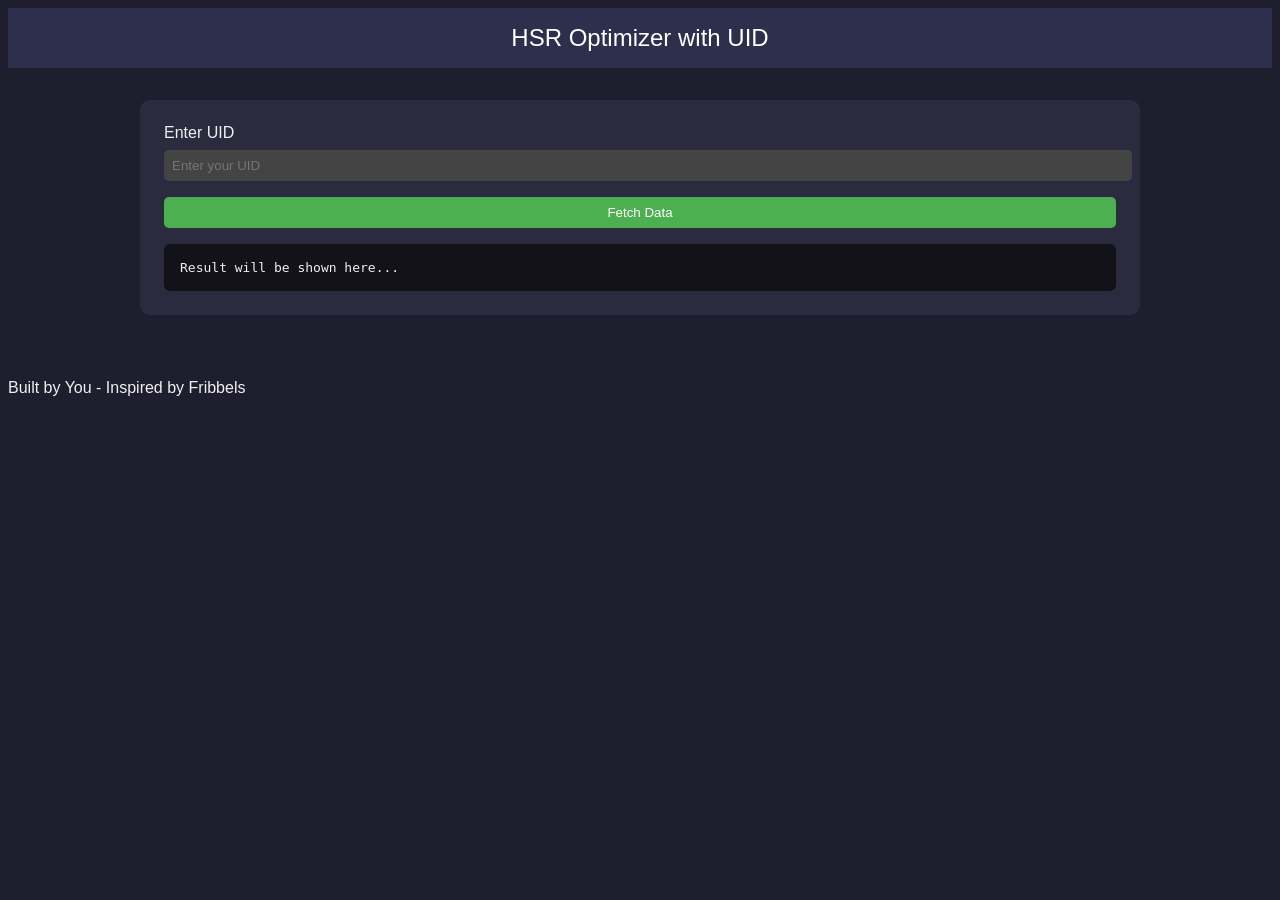
==== index.html @ e78d445d "index.html" ====
<!DOCTYPE html>
<html lang="en">
<head>
  <meta charset="UTF-8">
  <meta name="viewport" content="width=device-width, initial-scale=1.0">
  <title>HSR Optimizer with UID</title>
  <style>
    body { background-color: #1e1e2f; color: #f0f0f0; font-family: Arial, sans-serif; }
    header { background: #2e2e4d; padding: 1rem; text-align: center; font-size: 1.5rem; color: white; }
    main { padding: 2rem; max-width: 1000px; margin: auto; }
    .section { background: #2b2b40; padding: 1.5rem; border-radius: 10px; margin-bottom: 2rem; }
    label { display: block; margin-bottom: 0.5rem; }
    input, button { width: 100%; padding: 0.5rem; margin-bottom: 1rem; border-radius: 5px; background: #444; color: white; border: none; }
    button { background-color: #4caf50; cursor: pointer; }
    .output { background: #121218; padding: 1rem; border-radius: 6px; font-family: monospace; }
  </style>
</head>
<body>

<header>HSR Optimizer with UID</header>

<main>
  <div class="section">
    <label for="uid">Enter UID</label>
    <input type="text" id="uid" placeholder="Enter your UID">

    <button onclick="fetchData()">Fetch Data</button>

    <div id="result" class="output">
      Result will be shown here...
    </div>
  </div>
</main>

<footer>
  Built by You - Inspired by Fribbels
</footer>

<script>
  async function fetchData() {
    const uid = document.getElementById('uid').value;
    if (!uid) {
      document.getElementById('result').innerText = "Please enter a valid UID.";
      return;
    }

    try {
      // Replace this URL with your backend API URL (proxy)
      const apiUrl = `https://your-proxy-server.com/api/fetchData?uid=${uid}`;

      const response = await fetch(apiUrl);
      const data = await response.json();

      if (data && data.success) {
        const character = data.character;
        const atk = character.attack;
        const critRate = character.critRate;
        const critDmg = character.critDmg;
        
        // Calculate Expected Damage
        const multiplier = 2.5; // Example skill multiplier
        const critFactor = (1 + (critRate / 100) * (critDmg / 100));
        const expectedDamage = atk * multiplier * critFactor;

        document.getElementById('result').innerText = `
          Character: ${character.name}
          ATK: ${atk}
          Crit Rate: ${critRate}%
          Crit DMG: ${critDmg}%
          Expected Damage: ${expectedDamage.toFixed(2)}
        `;
      } else {
        document.getElementById('result').innerText = "Failed to fetch data. Check UID.";
      }
    } catch (error) {
      document.getElementById('result').innerText = "Error fetching data.";
    }
  }
</script>

</body>
</html>
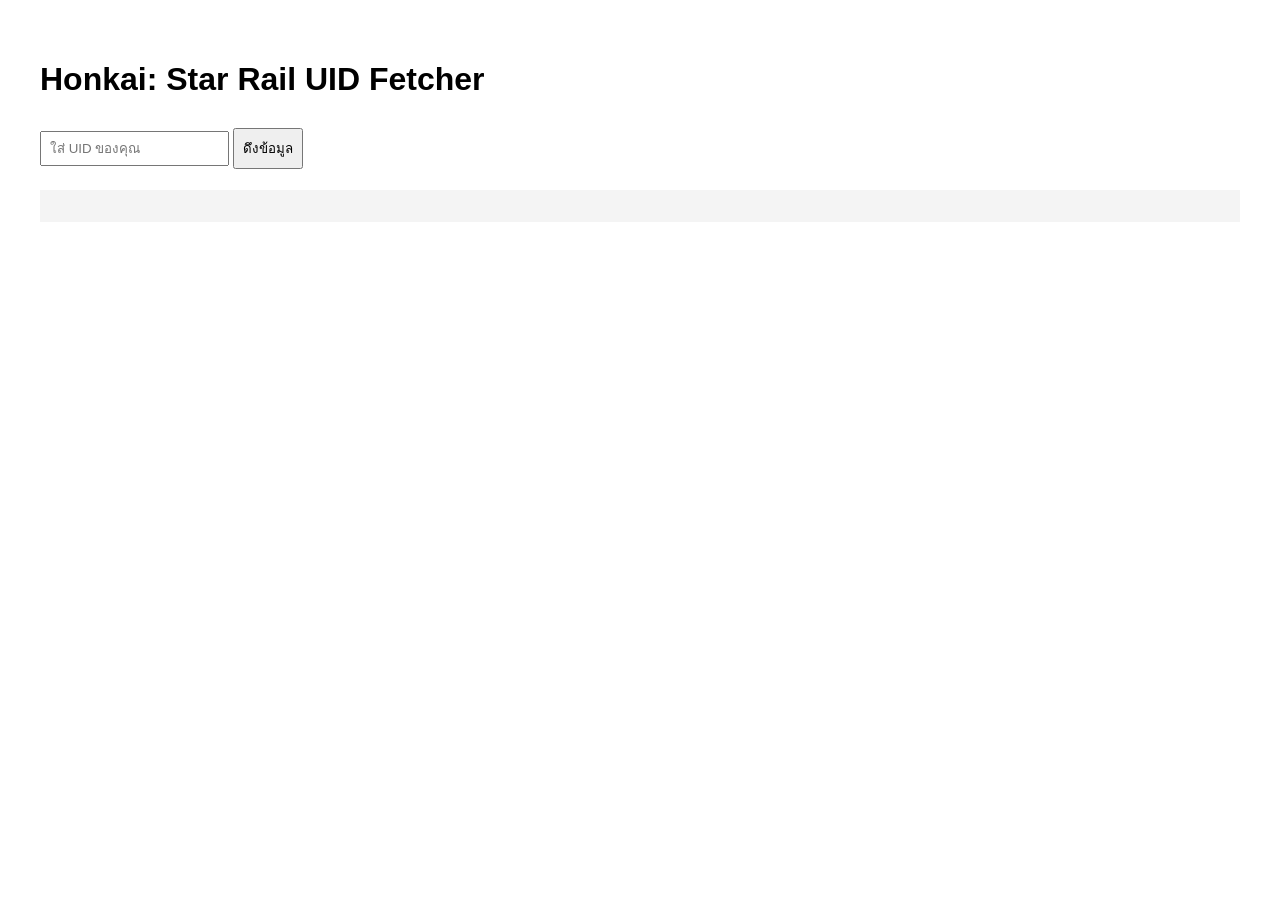
==== commit afb5d658: "index.html" ====
--- a/index.html
+++ b/index.html
@@ -1,82 +1,47 @@
 <!DOCTYPE html>
 <html lang="en">
 <head>
-  <meta charset="UTF-8">
-  <meta name="viewport" content="width=device-width, initial-scale=1.0">
-  <title>HSR Optimizer with UID</title>
+  <meta charset="UTF-8" />
+  <meta name="viewport" content="width=device-width, initial-scale=1.0" />
+  <title>HSR UID Fetcher</title>
   <style>
-    body { background-color: #1e1e2f; color: #f0f0f0; font-family: Arial, sans-serif; }
-    header { background: #2e2e4d; padding: 1rem; text-align: center; font-size: 1.5rem; color: white; }
-    main { padding: 2rem; max-width: 1000px; margin: auto; }
-    .section { background: #2b2b40; padding: 1.5rem; border-radius: 10px; margin-bottom: 2rem; }
-    label { display: block; margin-bottom: 0.5rem; }
-    input, button { width: 100%; padding: 0.5rem; margin-bottom: 1rem; border-radius: 5px; background: #444; color: white; border: none; }
-    button { background-color: #4caf50; cursor: pointer; }
-    .output { background: #121218; padding: 1rem; border-radius: 6px; font-family: monospace; }
+    body { font-family: Arial, sans-serif; padding: 2rem; }
+    input, button { padding: 0.5rem; margin: 0.5rem 0; }
+    pre { background: #f4f4f4; padding: 1rem; overflow-x: auto; }
   </style>
 </head>
 <body>
+  <h1>Honkai: Star Rail UID Fetcher</h1>
+  <input type="text" id="uid-input" placeholder="ใส่ UID ของคุณ" />
+  <button id="fetch-button">ดึงข้อมูล</button>
+  <pre id="result"></pre>
 
-<header>HSR Optimizer with UID</header>
+  <script>
+    const uidInput = document.getElementById("uid-input");
+    const fetchButton = document.getElementById("fetch-button");
+    const resultContainer = document.getElementById("result");
 
-<main>
-  <div class="section">
-    <label for="uid">Enter UID</label>
-    <input type="text" id="uid" placeholder="Enter your UID">
+    fetchButton.addEventListener("click", async () => {
+      const uid = uidInput.value.trim();
+      if (!uid) {
+        resultContainer.innerText = "กรุณาใส่ UID";
+        return;
+      }
 
-    <button onclick="fetchData()">Fetch Data</button>
+      resultContainer.innerText = "กำลังโหลดข้อมูล...";
 
-    <div id="result" class="output">
-      Result will be shown here...
-    </div>
-  </div>
-</main>
+      try {
+        const response = await fetch(`https://enka.network/api/hsr/u/${uid}`);
+        if (!response.ok) {
+          throw new Error("ไม่สามารถดึงข้อมูลได้");
+        }
 
-<footer>
-  Built by You - Inspired by Fribbels
-</footer>
-
-<script>
-  async function fetchData() {
-    const uid = document.getElementById('uid').value;
-    if (!uid) {
-      document.getElementById('result').innerText = "Please enter a valid UID.";
-      return;
-    }
-
-    try {
-      // Replace this URL with your backend API URL (proxy)
-      const apiUrl = `https://your-proxy-server.com/api/fetchData?uid=${uid}`;
-
-      const response = await fetch(apiUrl);
-      const data = await response.json();
-
-      if (data && data.success) {
-        const character = data.character;
-        const atk = character.attack;
-        const critRate = character.critRate;
-        const critDmg = character.critDmg;
-        
-        // Calculate Expected Damage
-        const multiplier = 2.5; // Example skill multiplier
-        const critFactor = (1 + (critRate / 100) * (critDmg / 100));
-        const expectedDamage = atk * multiplier * critFactor;
-
-        document.getElementById('result').innerText = `
-          Character: ${character.name}
-          ATK: ${atk}
-          Crit Rate: ${critRate}%
-          Crit DMG: ${critDmg}%
-          Expected Damage: ${expectedDamage.toFixed(2)}
-        `;
-      } else {
-        document.getElementById('result').innerText = "Failed to fetch data. Check UID.";
+        const data = await response.json();
+        resultContainer.innerText = JSON.stringify(data, null, 2);
+      } catch (err) {
+        resultContainer.innerText = `เกิดข้อผิดพลาด: ${err.message}`;
       }
-    } catch (error) {
-      document.getElementById('result').innerText = "Error fetching data.";
-    }
-  }
-</script>
-
+    });
+  </script>
 </body>
 </html>
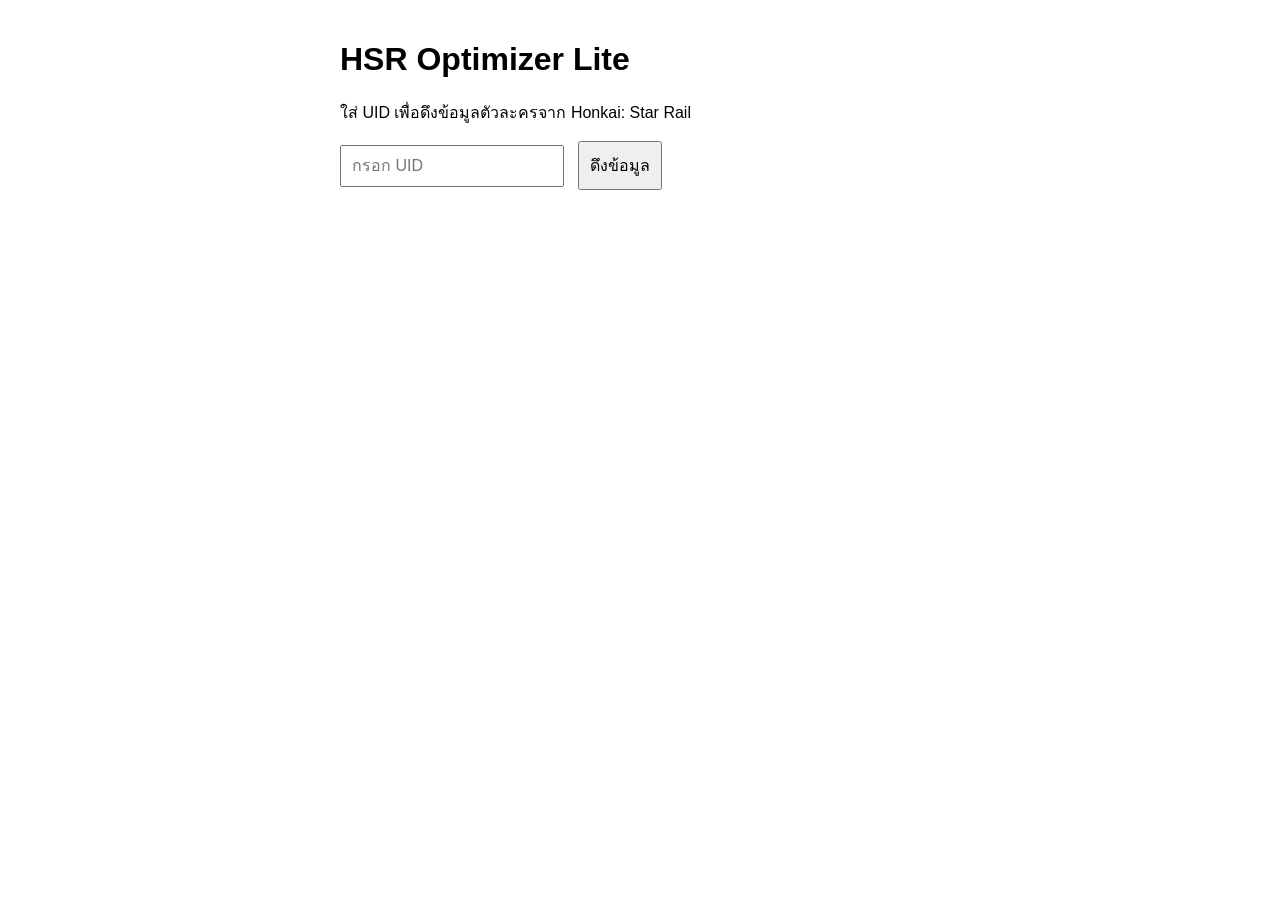
==== commit 69e03475: "index.html" ====
--- a/index.html
+++ b/index.html
@@ -1,47 +1,66 @@
 <!DOCTYPE html>
 <html lang="en">
 <head>
-  <meta charset="UTF-8" />
-  <meta name="viewport" content="width=device-width, initial-scale=1.0" />
-  <title>HSR UID Fetcher</title>
+  <meta charset="UTF-8">
+  <meta name="viewport" content="width=device-width, initial-scale=1.0">
+  <title>HSR Optimizer Lite</title>
   <style>
-    body { font-family: Arial, sans-serif; padding: 2rem; }
-    input, button { padding: 0.5rem; margin: 0.5rem 0; }
-    pre { background: #f4f4f4; padding: 1rem; overflow-x: auto; }
+    body {
+      font-family: sans-serif;
+      padding: 20px;
+      max-width: 600px;
+      margin: auto;
+    }
+    input, button {
+      padding: 10px;
+      font-size: 1rem;
+      margin-right: 10px;
+    }
+    .char-list {
+      margin-top: 20px;
+    }
+    .char {
+      padding: 10px;
+      border: 1px solid #ccc;
+      margin-bottom: 10px;
+    }
   </style>
 </head>
 <body>
-  <h1>Honkai: Star Rail UID Fetcher</h1>
-  <input type="text" id="uid-input" placeholder="ใส่ UID ของคุณ" />
-  <button id="fetch-button">ดึงข้อมูล</button>
-  <pre id="result"></pre>
+  <h1>HSR Optimizer Lite</h1>
+  <p>ใส่ UID เพื่อดึงข้อมูลตัวละครจาก Honkai: Star Rail</p>
+  <input type="text" id="uid" placeholder="กรอก UID">
+  <button onclick="fetchData()">ดึงข้อมูล</button>
+
+  <div class="char-list" id="charList"></div>
 
   <script>
-    const uidInput = document.getElementById("uid-input");
-    const fetchButton = document.getElementById("fetch-button");
-    const resultContainer = document.getElementById("result");
-
-    fetchButton.addEventListener("click", async () => {
-      const uid = uidInput.value.trim();
-      if (!uid) {
-        resultContainer.innerText = "กรุณาใส่ UID";
-        return;
-      }
-
-      resultContainer.innerText = "กำลังโหลดข้อมูล...";
+    async function fetchData() {
+      const uid = document.getElementById("uid").value;
+      const charList = document.getElementById("charList");
+      charList.innerHTML = "กำลังโหลด...";
 
       try {
-        const response = await fetch(`https://enka.network/api/hsr/u/${uid}`);
-        if (!response.ok) {
-          throw new Error("ไม่สามารถดึงข้อมูลได้");
+        const res = await fetch(`https://your-proxy-url.workers.dev/api/${uid}`);
+        const data = await res.json();
+
+        if (!data.characters) {
+          charList.innerHTML = "ไม่พบข้อมูลตัวละคร หรือ UID ไม่ถูกต้อง";
+          return;
         }
 
-        const data = await response.json();
-        resultContainer.innerText = JSON.stringify(data, null, 2);
+        charList.innerHTML = "";
+        Object.values(data.characters).forEach((char) => {
+          const div = document.createElement("div");
+          div.className = "char";
+          div.innerHTML = `<strong>${char.name || "ชื่อไม่ทราบ"}</strong><br>Lv: ${char.level || "??"}`;
+          charList.appendChild(div);
+        });
+
       } catch (err) {
-        resultContainer.innerText = `เกิดข้อผิดพลาด: ${err.message}`;
+        charList.innerHTML = "เกิดข้อผิดพลาด: " + err.message;
       }
-    });
+    }
   </script>
 </body>
 </html>
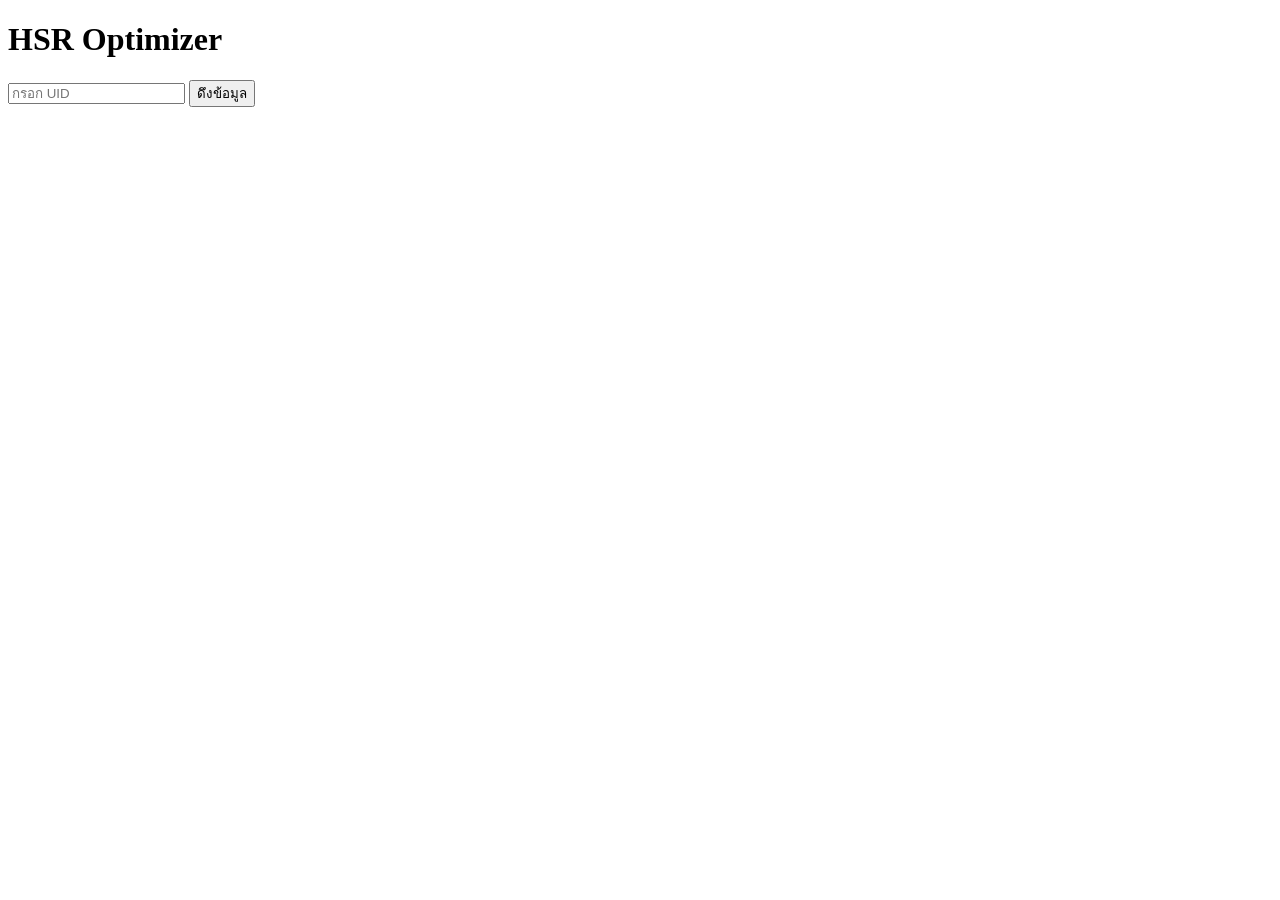
==== commit d7262379: "index.html" ====
--- a/index.html
+++ b/index.html
@@ -1,66 +1,16 @@
 <!DOCTYPE html>
-<html lang="en">
+<html lang="th">
 <head>
   <meta charset="UTF-8">
-  <meta name="viewport" content="width=device-width, initial-scale=1.0">
-  <title>HSR Optimizer Lite</title>
-  <style>
-    body {
-      font-family: sans-serif;
-      padding: 20px;
-      max-width: 600px;
-      margin: auto;
-    }
-    input, button {
-      padding: 10px;
-      font-size: 1rem;
-      margin-right: 10px;
-    }
-    .char-list {
-      margin-top: 20px;
-    }
-    .char {
-      padding: 10px;
-      border: 1px solid #ccc;
-      margin-bottom: 10px;
-    }
-  </style>
+  <title>HSR Optimizer</title>
+  <link rel="stylesheet" href="style.css">
 </head>
 <body>
-  <h1>HSR Optimizer Lite</h1>
-  <p>ใส่ UID เพื่อดึงข้อมูลตัวละครจาก Honkai: Star Rail</p>
+  <h1>HSR Optimizer</h1>
   <input type="text" id="uid" placeholder="กรอก UID">
   <button onclick="fetchData()">ดึงข้อมูล</button>
+  <div id="result"></div>
 
-  <div class="char-list" id="charList"></div>
-
-  <script>
-    async function fetchData() {
-      const uid = document.getElementById("uid").value;
-      const charList = document.getElementById("charList");
-      charList.innerHTML = "กำลังโหลด...";
-
-      try {
-        const res = await fetch(`https://your-proxy-url.workers.dev/api/${uid}`);
-        const data = await res.json();
-
-        if (!data.characters) {
-          charList.innerHTML = "ไม่พบข้อมูลตัวละคร หรือ UID ไม่ถูกต้อง";
-          return;
-        }
-
-        charList.innerHTML = "";
-        Object.values(data.characters).forEach((char) => {
-          const div = document.createElement("div");
-          div.className = "char";
-          div.innerHTML = `<strong>${char.name || "ชื่อไม่ทราบ"}</strong><br>Lv: ${char.level || "??"}`;
-          charList.appendChild(div);
-        });
-
-      } catch (err) {
-        charList.innerHTML = "เกิดข้อผิดพลาด: " + err.message;
-      }
-    }
-  </script>
+  <script src="script.js"></script>
 </body>
 </html>
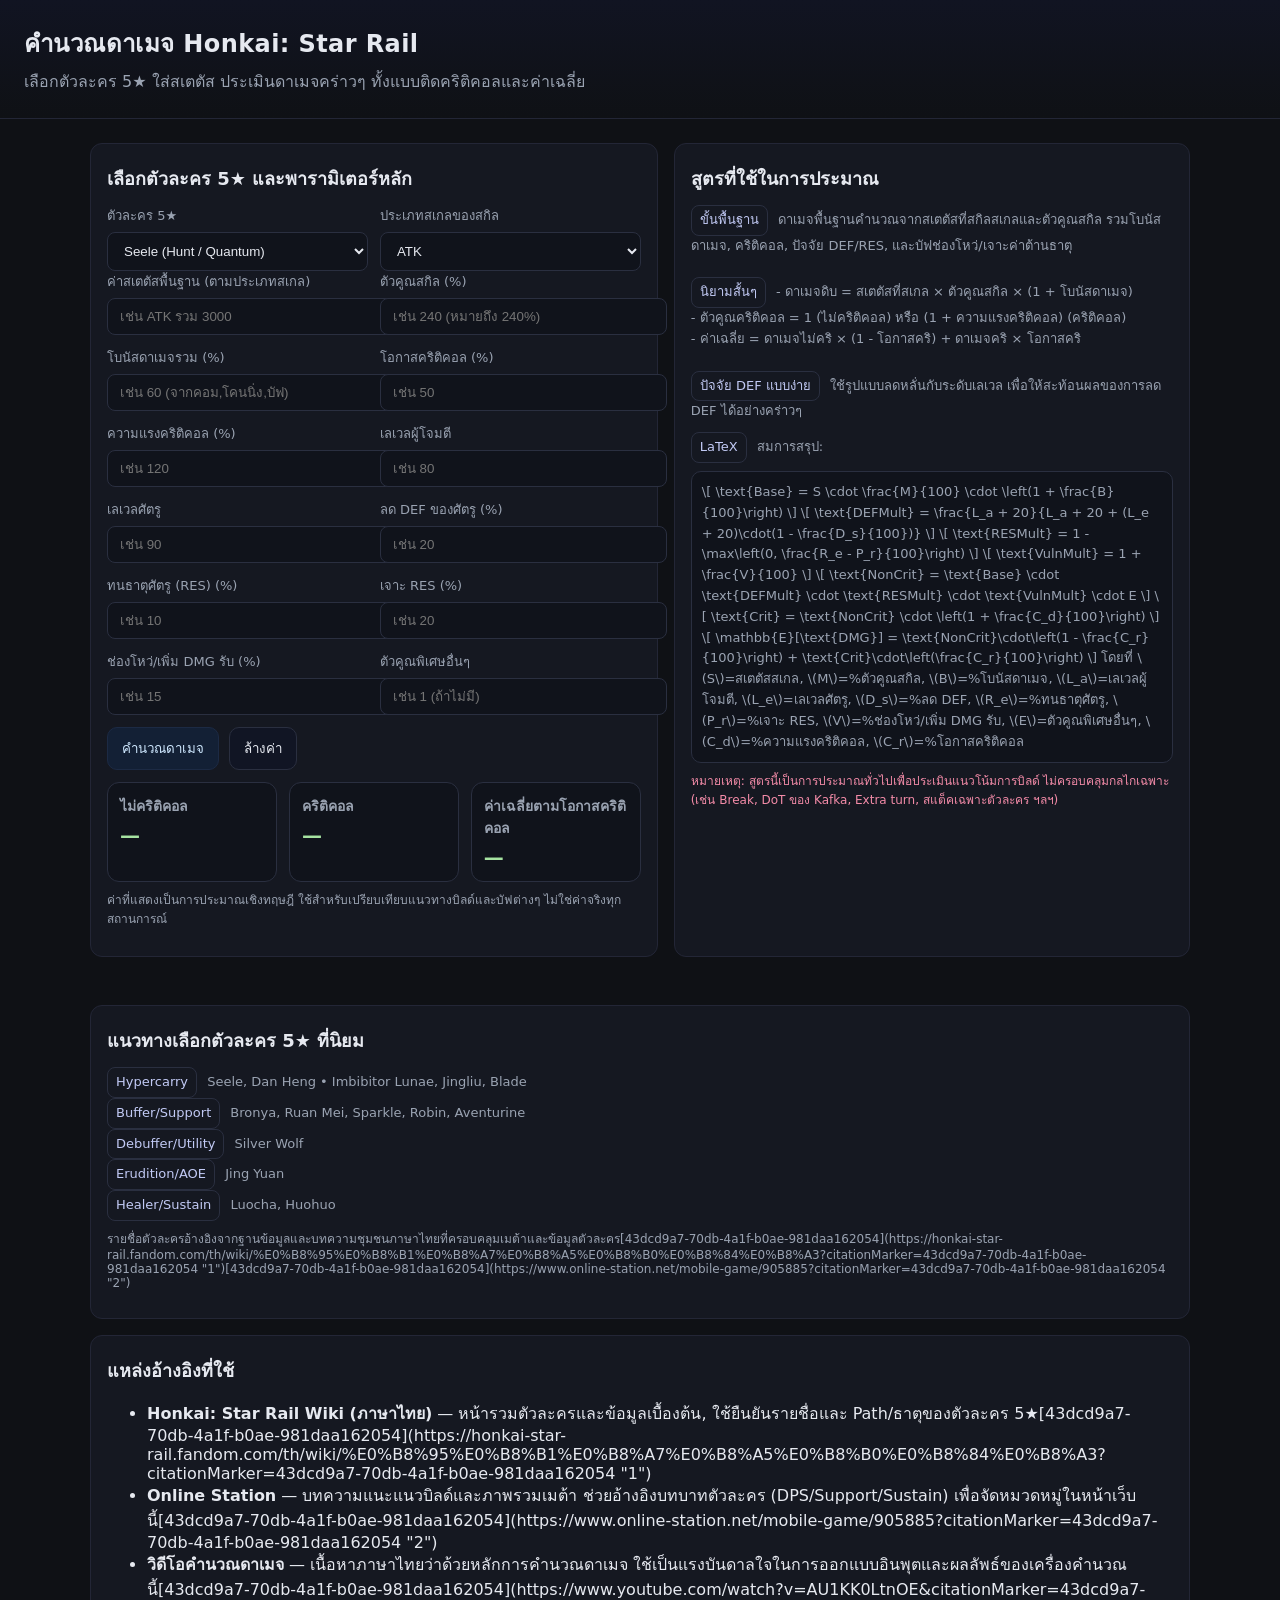
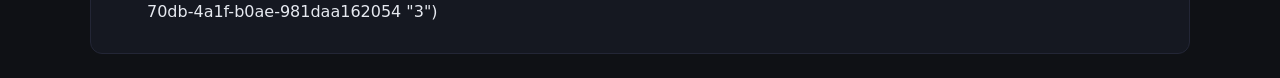
==== commit b44ee9a9: "Update index.html" ====
--- a/index.html
+++ b/index.html
@@ -1,16 +1,310 @@
 <!DOCTYPE html>
 <html lang="th">
 <head>
-  <meta charset="UTF-8">
-  <title>HSR Optimizer</title>
-  <link rel="stylesheet" href="style.css">
+  <meta charset="UTF-8" />
+  <meta name="viewport" content="width=device-width, initial-scale=1" />
+  <title>คำนวณดาเมจ Honkai: Star Rail</title>
+  <style>
+    :root {
+      --bg: #0f1115;
+      --card: #151821;
+      --text: #e6e9f0;
+      --muted: #9aa3b2;
+      --accent: #7cd1f9;
+      --accent2: #a6e3a1;
+      --danger: #f38ba8;
+    }
+    body { background: var(--bg); color: var(--text); font-family: "Inter", system-ui, -apple-system, Segoe UI, Roboto, Arial, sans-serif; margin:0; }
+    header { padding: 24px; border-bottom: 1px solid #232636; background: linear-gradient(180deg, #111422, #0f1115); }
+    header h1 { margin: 0; font-size: 24px; letter-spacing: 0.4px; }
+    header p { margin: 6px 0 0; color: var(--muted); }
+    .container { max-width: 1100px; margin: 0 auto; padding: 24px; display: grid; grid-template-columns: 1.1fr 1fr; gap: 16px; }
+    .card { background: var(--card); border: 1px solid #232636; border-radius: 12px; padding: 16px; }
+    h2 { margin: 4px 0 12px; font-size: 18px; }
+    .grid { display: grid; grid-template-columns: 1fr 1fr; gap: 12px; }
+    label { display: block; font-size: 13px; color: var(--muted); margin-bottom: 6px; }
+    input, select { width: 100%; padding: 10px 12px; border-radius: 8px; border: 1px solid #2a2f40; background: #10131b; color: var(--text); }
+    .row { display: grid; grid-template-columns: 1fr 1fr; gap: 12px; }
+    .actions { display: flex; gap: 10px; margin-top: 12px; }
+    button { padding: 10px 14px; border-radius: 10px; border: 1px solid #2a2f40; background: #111524; color: var(--text); cursor: pointer; }
+    button.primary { background: #132035; border-color: #1c2a44; color: #cfe8ff; }
+    button.primary:hover { background: #172642; }
+    .result { display: grid; grid-template-columns: 1fr 1fr 1fr; gap: 12px; margin-top: 12px; }
+    .pill { background: #10131b; border: 1px solid #2a2f40; border-radius: 12px; padding: 12px; }
+    .pill h3 { margin: 0 0 6px; font-size: 14px; color: var(--muted); }
+    .pill .num { font-size: 20px; color: var(--accent2); font-weight: 600; }
+    .note { font-size: 12px; color: var(--muted); margin-top: 8px; }
+    .tips { font-size: 13px; color: var(--muted); line-height: 1.6; }
+    footer { max-width: 1100px; margin: 0 auto; padding: 24px; }
+    .badge { display:inline-block; padding:4px 8px; border:1px solid #2a2f40; border-radius:8px; margin-right:6px; color:#c2caf5; }
+    .warn { color: var(--danger); }
+    @media (max-width: 900px) {
+      .container { grid-template-columns: 1fr; }
+      .grid, .row, .result { grid-template-columns: 1fr; }
+    }
+  </style>
 </head>
 <body>
-  <h1>HSR Optimizer</h1>
-  <input type="text" id="uid" placeholder="กรอก UID">
-  <button onclick="fetchData()">ดึงข้อมูล</button>
-  <div id="result"></div>
-
-  <script src="script.js"></script>
+  <header>
+    <h1>คำนวณดาเมจ Honkai: Star Rail</h1>
+    <p>เลือกตัวละคร 5★ ใส่สเตตัส ประเมินดาเมจคร่าวๆ ทั้งแบบติดคริติคอลและค่าเฉลี่ย</p>
+  </header>
+
+  <div class="container">
+    <section class="card">
+      <h2>เลือกตัวละคร 5★ และพารามิเตอร์หลัก</h2>
+
+      <div class="row">
+        <div>
+          <label>ตัวละคร 5★</label>
+          <select id="character">
+            <option value="Seele">Seele (Hunt / Quantum)</option>
+            <option value="DanHengIL">Dan Heng • Imbibitor Lunae (Destruction / Imaginary)</option>
+            <option value="Jingliu">Jingliu (Destruction / Ice)</option>
+            <option value="Blade">Blade (Destruction / Wind)</option>
+            <option value="Kafka">Kafka (Nihility / Lightning)</option>
+            <option value="SilverWolf">Silver Wolf (Nihility / Quantum)</option>
+            <option value="Bronya">Bronya (Harmony / Wind)</option>
+            <option value="RuanMei">Ruan Mei (Harmony / Ice)</option>
+            <option value="Sparkle">Sparkle (Harmony / Quantum)</option>
+            <option value="Robin">Robin (Harmony / Physical)</option>
+            <option value="Aventurine">Aventurine (Preservation / Imaginary)</option>
+            <option value="JingYuan">Jing Yuan (Erudition / Lightning)</option>
+            <option value="Topaz">Topaz & Numby (Hunt / Fire)</option>
+            <option value="Clara">Clara (Destruction / Physical)</option>
+            <option value="Huohuo">Huohuo (Abundance / Wind)</option>
+            <option value="Luocha">Luocha (Abundance / Imaginary)</option>
+          </select>
+        </div>
+        <div>
+          <label>ประเภทสเกลของสกิล</label>
+          <select id="scaleType">
+            <option value="ATK">ATK</option>
+            <option value="HP">HP</option>
+            <option value="DEF">DEF</option>
+          </select>
+        </div>
+      </div>
+
+      <div class="grid">
+        <div>
+          <label>ค่าสเตตัสพื้นฐาน (ตามประเภทสเกล)</label>
+          <input id="baseStat" type="number" placeholder="เช่น ATK รวม 3000" />
+        </div>
+        <div>
+          <label>ตัวคูณสกิล (%)</label>
+          <input id="skillPct" type="number" placeholder="เช่น 240 (หมายถึง 240%)" />
+        </div>
+
+        <div>
+          <label>โบนัสดาเมจรวม (%)</label>
+          <input id="dmgBonusPct" type="number" placeholder="เช่น 60 (จากคอม,โคนนิ่ง,บัฟ)" />
+        </div>
+        <div>
+          <label>โอกาสคริติคอล (%)</label>
+          <input id="critRatePct" type="number" placeholder="เช่น 50" />
+        </div>
+
+        <div>
+          <label>ความแรงคริติคอล (%)</label>
+          <input id="critDmgPct" type="number" placeholder="เช่น 120" />
+        </div>
+        <div>
+          <label>เลเวลผู้โจมตี</label>
+          <input id="atkLevel" type="number" placeholder="เช่น 80" />
+        </div>
+
+        <div>
+          <label>เลเวลศัตรู</label>
+          <input id="defLevel" type="number" placeholder="เช่น 90" />
+        </div>
+        <div>
+          <label>ลด DEF ของศัตรู (%)</label>
+          <input id="defShredPct" type="number" placeholder="เช่น 20" />
+        </div>
+
+        <div>
+          <label>ทนธาตุศัตรู (RES) (%)</label>
+          <input id="enemyResPct" type="number" placeholder="เช่น 10" />
+        </div>
+        <div>
+          <label>เจาะ RES (%)</label>
+          <input id="resPenPct" type="number" placeholder="เช่น 20" />
+        </div>
+
+        <div>
+          <label>ช่องโหว่/เพิ่ม DMG รับ (%)</label>
+          <input id="vulnPct" type="number" placeholder="เช่น 15" />
+        </div>
+        <div>
+          <label>ตัวคูณพิเศษอื่นๆ</label>
+          <input id="extraMult" type="number" placeholder="เช่น 1 (ถ้าไม่มี)" step="0.01" />
+        </div>
+      </div>
+
+      <div class="actions">
+        <button class="primary" onclick="calc()">คำนวณดาเมจ</button>
+        <button onclick="resetAll()">ล้างค่า</button>
+      </div>
+
+      <div class="result">
+        <div class="pill">
+          <h3>ไม่คริติคอล</h3>
+          <div class="num" id="nonCrit">—</div>
+        </div>
+        <div class="pill">
+          <h3>คริติคอล</h3>
+          <div class="num" id="crit">—</div>
+        </div>
+        <div class="pill">
+          <h3>ค่าเฉลี่ยตามโอกาสคริติคอล</h3>
+          <div class="num" id="expected">—</div>
+        </div>
+      </div>
+
+      <p class="note">
+        ค่าที่แสดงเป็นการประมาณเชิงทฤษฎี ใช้สำหรับเปรียบเทียบแนวทางบิลด์และบัฟต่างๆ ไม่ใช่ค่าจริงทุกสถานการณ์
+      </p>
+    </section>
+
+    <section class="card">
+      <h2>สูตรที่ใช้ในการประมาณ</h2>
+      <div class="tips">
+        <span class="badge">ขั้นพื้นฐาน</span>
+        ดาเมจพื้นฐานคำนวณจากสเตตัสที่สกิลสเกลและตัวคูณสกิล รวมโบนัสดาเมจ, คริติคอล, ปัจจัย DEF/RES, และบัฟช่องโหว่/เจาะค่าต้านธาตุ
+        <br/><br/>
+        <span class="badge">นิยามสั้นๆ</span>
+        - ดาเมจดิบ = สเตตัสที่สเกล × ตัวคูณสกิล × (1 + โบนัสดาเมจ)<br/>
+        - ตัวคูณคริติคอล = 1 (ไม่คริติคอล) หรือ (1 + ความแรงคริติคอล) (คริติคอล)<br/>
+        - ค่าเฉลี่ย = ดาเมจไม่คริ × (1 - โอกาสคริ) + ดาเมจคริ × โอกาสคริ
+        <br/><br/>
+        <span class="badge">ปัจจัย DEF แบบง่าย</span>
+        ใช้รูปแบบลดหลั่นกับระดับเลเวล เพื่อให้สะท้อนผลของการลด DEF ได้อย่างคร่าวๆ
+      </div>
+      <div class="tips" style="margin-top:10px">
+        <span class="badge">LaTeX</span>
+        สมการสรุป:
+        <div style="background:#10131b;border:1px solid #2a2f40;border-radius:10px;padding:10px;margin-top:8px">
+          \[
+          \text{Base} = S \cdot \frac{M}{100} \cdot \left(1 + \frac{B}{100}\right)
+          \]
+          \[
+          \text{DEFMult} = \frac{L_a + 20}{L_a + 20 + (L_e + 20)\cdot(1 - \frac{D_s}{100})}
+          \]
+          \[
+          \text{RESMult} = 1 - \max\left(0, \frac{R_e - P_r}{100}\right)
+          \]
+          \[
+          \text{VulnMult} = 1 + \frac{V}{100}
+          \]
+          \[
+          \text{NonCrit} = \text{Base} \cdot \text{DEFMult} \cdot \text{RESMult} \cdot \text{VulnMult} \cdot E
+          \]
+          \[
+          \text{Crit} = \text{NonCrit} \cdot \left(1 + \frac{C_d}{100}\right)
+          \]
+          \[
+          \mathbb{E}[\text{DMG}] = \text{NonCrit}\cdot\left(1 - \frac{C_r}{100}\right) + \text{Crit}\cdot\left(\frac{C_r}{100}\right)
+          \]
+          โดยที่ \(S\)=สเตตัสสเกล, \(M\)=%ตัวคูณสกิล, \(B\)=%โบนัสดาเมจ, \(L_a\)=เลเวลผู้โจมตี, \(L_e\)=เลเวลศัตรู, \(D_s\)=%ลด DEF,
+          \(R_e\)=%ทนธาตุศัตรู, \(P_r\)=%เจาะ RES, \(V\)=%ช่องโหว่/เพิ่ม DMG รับ, \(E\)=ตัวคูณพิเศษอื่นๆ, \(C_d\)=%ความแรงคริติคอล, \(C_r\)=%โอกาสคริติคอล
+        </div>
+      </div>
+      <p class="note warn">
+        หมายเหตุ: สูตรนี้เป็นการประมาณทั่วไปเพื่อประเมินแนวโน้มการบิลด์ ไม่ครอบคลุมกลไกเฉพาะ (เช่น Break, DoT ของ Kafka, Extra turn, สแต็คเฉพาะตัวละคร ฯลฯ)
+      </p>
+    </section>
+  </div>
+
+  <footer>
+    <div class="card">
+      <h2>แนวทางเลือกตัวละคร 5★ ที่นิยม</h2>
+      <div class="tips">
+        <span class="badge">Hypercarry</span> Seele, Dan Heng • Imbibitor Lunae, Jingliu, Blade
+        <br/>
+        <span class="badge">Buffer/Support</span> Bronya, Ruan Mei, Sparkle, Robin, Aventurine
+        <br/>
+        <span class="badge">Debuffer/Utility</span> Silver Wolf
+        <br/>
+        <span class="badge">Erudition/AOE</span> Jing Yuan
+        <br/>
+        <span class="badge">Healer/Sustain</span> Luocha, Huohuo
+      </div>
+      <p class="note">
+        รายชื่อตัวละครอ้างอิงจากฐานข้อมูลและบทความชุมชนภาษาไทยที่ครอบคลุมเมต้าและข้อมูลตัวละคร[43dcd9a7-70db-4a1f-b0ae-981daa162054](https://honkai-star-rail.fandom.com/th/wiki/%E0%B8%95%E0%B8%B1%E0%B8%A7%E0%B8%A5%E0%B8%B0%E0%B8%84%E0%B8%A3?citationMarker=43dcd9a7-70db-4a1f-b0ae-981daa162054 "1")[43dcd9a7-70db-4a1f-b0ae-981daa162054](https://www.online-station.net/mobile-game/905885?citationMarker=43dcd9a7-70db-4a1f-b0ae-981daa162054 "2") 
+      </p>
+    </div>
+
+    <div class="card" style="margin-top:16px">
+      <h2>แหล่งอ้างอิงที่ใช้</h2>
+      <ul>
+        <li>
+          <strong>Honkai: Star Rail Wiki (ภาษาไทย)</strong> — หน้ารวมตัวละครและข้อมูลเบื้องต้น, ใช้ยืนยันรายชื่อและ Path/ธาตุของตัวละคร 5★[43dcd9a7-70db-4a1f-b0ae-981daa162054](https://honkai-star-rail.fandom.com/th/wiki/%E0%B8%95%E0%B8%B1%E0%B8%A7%E0%B8%A5%E0%B8%B0%E0%B8%84%E0%B8%A3?citationMarker=43dcd9a7-70db-4a1f-b0ae-981daa162054 "1")
+        </li>
+        <li>
+          <strong>Online Station</strong> — บทความแนะแนวบิลด์และภาพรวมเมต้า ช่วยอ้างอิงบทบาทตัวละคร (DPS/Support/Sustain) เพื่อจัดหมวดหมู่ในหน้าเว็บนี้[43dcd9a7-70db-4a1f-b0ae-981daa162054](https://www.online-station.net/mobile-game/905885?citationMarker=43dcd9a7-70db-4a1f-b0ae-981daa162054 "2")
+        </li>
+        <li>
+          <strong>วิดีโอคำนวณดาเมจ</strong> — เนื้อหาภาษาไทยว่าด้วยหลักการคำนวณดาเมจ ใช้เป็นแรงบันดาลใจในการออกแบบอินพุตและผลลัพธ์ของเครื่องคำนวณนี้[43dcd9a7-70db-4a1f-b0ae-981daa162054](https://www.youtube.com/watch?v=AU1KK0LtnOE&citationMarker=43dcd9a7-70db-4a1f-b0ae-981daa162054 "3")
+        </li>
+      </ul>
+    </div>
+  </footer>
+
+  <script>
+    function val(id) {
+      const v = parseFloat(document.getElementById(id).value);
+      return isNaN(v) ? 0 : v;
+    }
+    function resetAll() {
+      ["baseStat","skillPct","dmgBonusPct","critRatePct","critDmgPct","atkLevel","defLevel","defShredPct","enemyResPct","resPenPct","vulnPct","extraMult"].forEach(id=>{
+        document.getElementById(id).value="";
+      });
+      ["nonCrit","crit","expected"].forEach(id=>{
+        document.getElementById(id).textContent="—";
+      });
+    }
+    function clamp(x, min, max) { return Math.max(min, Math.min(max, x)); }
+    function fmt(n) {
+      if (!isFinite(n) || isNaN(n)) return "—";
+      if (n < 100000) return Math.round(n).toLocaleString();
+      return n.toLocaleString(undefined, { maximumFractionDigits: 0 });
+    }
+    function calc() {
+      const S = val("baseStat");
+      const M = val("skillPct");
+      const B = val("dmgBonusPct");
+      const Cr = clamp(val("critRatePct"), 0, 100);
+      const Cd = val("critDmgPct");
+      const La = val("atkLevel");
+      const Le = val("defLevel");
+      const Ds = clamp(val("defShredPct"), 0, 100); // simple cap
+      const Re = clamp(val("enemyResPct"), -100, 90); // typical res bounds
+      const Pr = clamp(val("resPenPct"), 0, 100);
+      const V  = val("vulnPct");
+      const E  = (val("extraMult") || 1);
+
+      // Base damage before defenses
+      const Base = S * (M/100) * (1 + B/100);
+
+      // DEF multiplier (approximate)
+      const DEFMult = (La + 20) / ( (La + 20) + (Le + 20) * (1 - Ds/100) );
+
+      // RES multiplier (approximate, floor at 0 to avoid healing scenarios)
+      const effectiveRes = Math.max(0, (Re - Pr)/100);
+      const RESMult = 1 - effectiveRes;
+
+      // Vulnerability multiplier
+      const VulnMult = 1 + V/100;
+
+      const NonCrit = Base * DEFMult * RESMult * VulnMult * (E || 1);
+      const Crit = NonCrit * (1 + Cd/100);
+      const Expected = NonCrit * (1 - Cr/100) + Crit * (Cr/100);
+
+      document.getElementById("nonCrit").textContent = fmt(NonCrit);
+      document.getElementById("crit").textContent = fmt(Crit);
+      document.getElementById("expected").textContent = fmt(Expected);
+    }
+  </script>
 </body>
 </html>
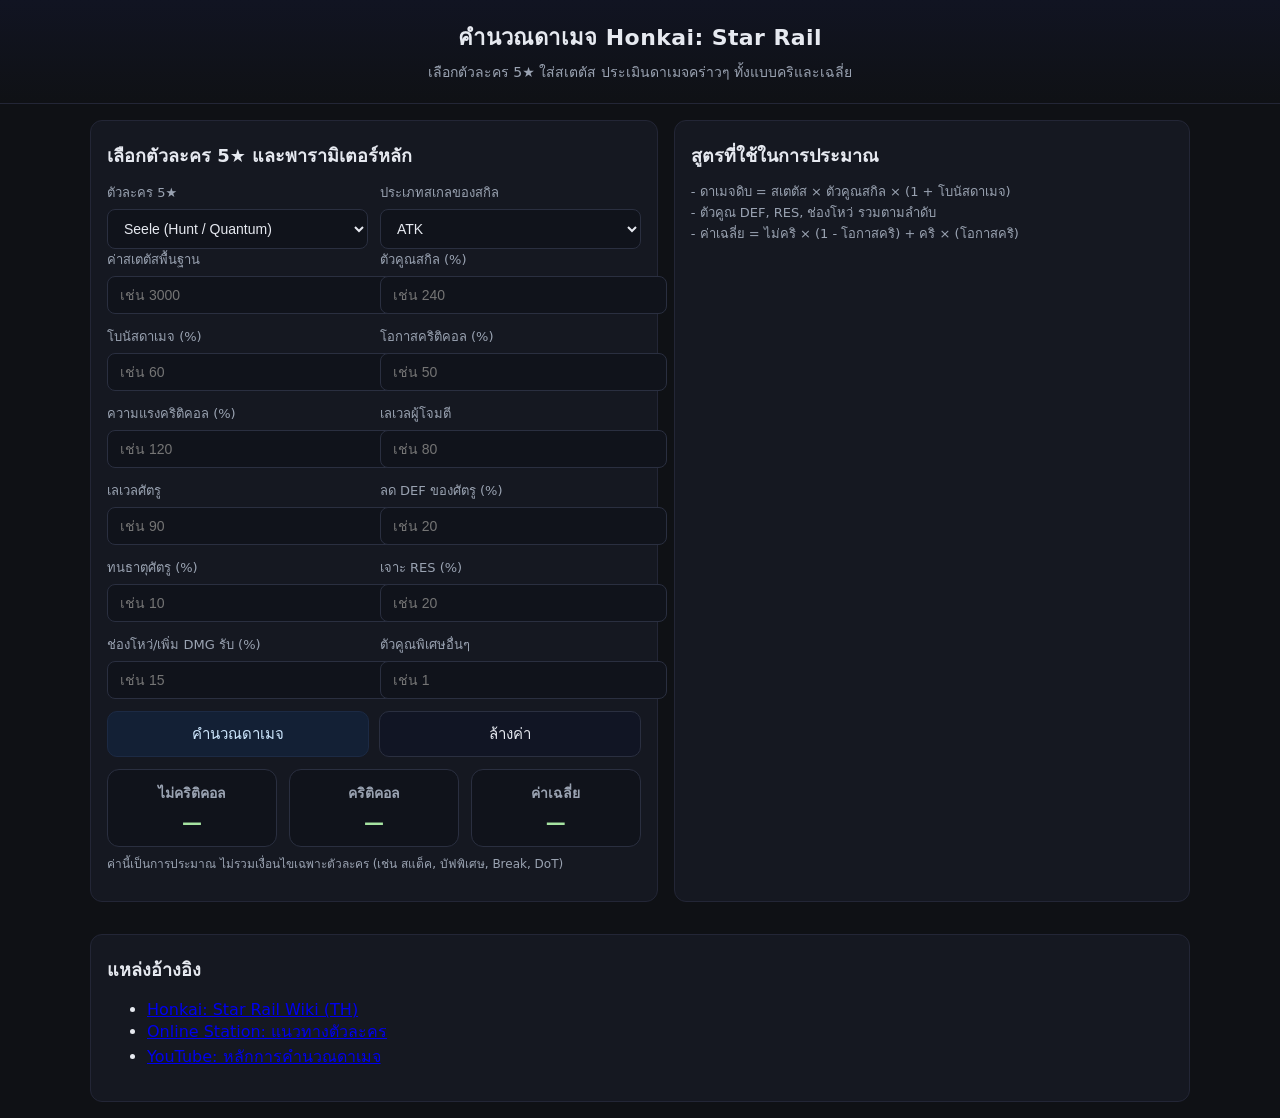
==== commit 8b3a3130: "Rename index1.html to index.html" ====
--- a/index.html
+++ b/index.html
@@ -14,43 +14,191 @@
       --accent2: #a6e3a1;
       --danger: #f38ba8;
     }
-    body { background: var(--bg); color: var(--text); font-family: "Inter", system-ui, -apple-system, Segoe UI, Roboto, Arial, sans-serif; margin:0; }
-    header { padding: 24px; border-bottom: 1px solid #232636; background: linear-gradient(180deg, #111422, #0f1115); }
-    header h1 { margin: 0; font-size: 24px; letter-spacing: 0.4px; }
-    header p { margin: 6px 0 0; color: var(--muted); }
-    .container { max-width: 1100px; margin: 0 auto; padding: 24px; display: grid; grid-template-columns: 1.1fr 1fr; gap: 16px; }
-    .card { background: var(--card); border: 1px solid #232636; border-radius: 12px; padding: 16px; }
-    h2 { margin: 4px 0 12px; font-size: 18px; }
-    .grid { display: grid; grid-template-columns: 1fr 1fr; gap: 12px; }
-    label { display: block; font-size: 13px; color: var(--muted); margin-bottom: 6px; }
-    input, select { width: 100%; padding: 10px 12px; border-radius: 8px; border: 1px solid #2a2f40; background: #10131b; color: var(--text); }
-    .row { display: grid; grid-template-columns: 1fr 1fr; gap: 12px; }
-    .actions { display: flex; gap: 10px; margin-top: 12px; }
-    button { padding: 10px 14px; border-radius: 10px; border: 1px solid #2a2f40; background: #111524; color: var(--text); cursor: pointer; }
-    button.primary { background: #132035; border-color: #1c2a44; color: #cfe8ff; }
-    button.primary:hover { background: #172642; }
-    .result { display: grid; grid-template-columns: 1fr 1fr 1fr; gap: 12px; margin-top: 12px; }
-    .pill { background: #10131b; border: 1px solid #2a2f40; border-radius: 12px; padding: 12px; }
-    .pill h3 { margin: 0 0 6px; font-size: 14px; color: var(--muted); }
-    .pill .num { font-size: 20px; color: var(--accent2); font-weight: 600; }
-    .note { font-size: 12px; color: var(--muted); margin-top: 8px; }
-    .tips { font-size: 13px; color: var(--muted); line-height: 1.6; }
-    footer { max-width: 1100px; margin: 0 auto; padding: 24px; }
-    .badge { display:inline-block; padding:4px 8px; border:1px solid #2a2f40; border-radius:8px; margin-right:6px; color:#c2caf5; }
-    .warn { color: var(--danger); }
+    body {
+      background: var(--bg);
+      color: var(--text);
+      font-family: "Inter", system-ui, -apple-system, Segoe UI, Roboto, Arial, sans-serif;
+      margin: 0;
+    }
+
+    header {
+      padding: 20px;
+      border-bottom: 1px solid #232636;
+      background: linear-gradient(180deg, #111422, #0f1115);
+      text-align: center;
+    }
+    header h1 {
+      margin: 0;
+      font-size: 22px;
+      letter-spacing: 0.4px;
+    }
+    header p {
+      margin: 6px 0 0;
+      color: var(--muted);
+      font-size: 14px;
+    }
+
+    .container {
+      max-width: 1100px;
+      margin: 0 auto;
+      padding: 16px;
+      display: grid;
+      grid-template-columns: 1.1fr 1fr;
+      gap: 16px;
+    }
+
+    .card {
+      background: var(--card);
+      border: 1px solid #232636;
+      border-radius: 12px;
+      padding: 16px;
+    }
+
+    h2 {
+      margin: 4px 0 12px;
+      font-size: 18px;
+    }
+
+    .grid {
+      display: grid;
+      grid-template-columns: 1fr 1fr;
+      gap: 12px;
+    }
+
+    label {
+      display: block;
+      font-size: 13px;
+      color: var(--muted);
+      margin-bottom: 6px;
+    }
+
+    input, select {
+      width: 100%;
+      padding: 10px 12px;
+      border-radius: 8px;
+      border: 1px solid #2a2f40;
+      background: #10131b;
+      color: var(--text);
+      font-size: 14px;
+    }
+
+    .row {
+      display: grid;
+      grid-template-columns: 1fr 1fr;
+      gap: 12px;
+    }
+
+    .actions {
+      display: flex;
+      gap: 10px;
+      margin-top: 12px;
+    }
+
+    button {
+      flex: 1;
+      padding: 10px 14px;
+      border-radius: 10px;
+      border: 1px solid #2a2f40;
+      background: #111524;
+      color: var(--text);
+      cursor: pointer;
+      font-size: 15px;
+    }
+
+    button.primary {
+      background: #132035;
+      border-color: #1c2a44;
+      color: #cfe8ff;
+    }
+    button.primary:hover {
+      background: #172642;
+    }
+
+    .result {
+      display: grid;
+      grid-template-columns: 1fr 1fr 1fr;
+      gap: 12px;
+      margin-top: 12px;
+    }
+
+    .pill {
+      background: #10131b;
+      border: 1px solid #2a2f40;
+      border-radius: 12px;
+      padding: 12px;
+      text-align: center;
+    }
+    .pill h3 {
+      margin: 0 0 6px;
+      font-size: 14px;
+      color: var(--muted);
+    }
+    .pill .num {
+      font-size: 20px;
+      color: var(--accent2);
+      font-weight: 600;
+    }
+
+    .note {
+      font-size: 12px;
+      color: var(--muted);
+      margin-top: 8px;
+      line-height: 1.5;
+    }
+
+    .tips {
+      font-size: 13px;
+      color: var(--muted);
+      line-height: 1.6;
+    }
+
+    footer {
+      max-width: 1100px;
+      margin: 0 auto;
+      padding: 16px;
+    }
+
+    .badge {
+      display: inline-block;
+      padding: 4px 8px;
+      border: 1px solid #2a2f40;
+      border-radius: 8px;
+      margin-right: 6px;
+      color: #c2caf5;
+      font-size: 12px;
+    }
+
+    .warn {
+      color: var(--danger);
+    }
+
+    /* ===== RESPONSIVE MOBILE ===== */
     @media (max-width: 900px) {
-      .container { grid-template-columns: 1fr; }
-      .grid, .row, .result { grid-template-columns: 1fr; }
+      header h1 { font-size: 20px; }
+      header p { font-size: 13px; }
+      .container {
+        grid-template-columns: 1fr;
+        padding: 12px;
+      }
+      .grid, .row, .result {
+        grid-template-columns: 1fr;
+      }
+      .card { padding: 14px; }
+      .actions { flex-direction: column; }
+      button { width: 100%; }
+      .pill .num { font-size: 18px; }
+      footer { padding: 12px; }
     }
   </style>
 </head>
 <body>
   <header>
     <h1>คำนวณดาเมจ Honkai: Star Rail</h1>
-    <p>เลือกตัวละคร 5★ ใส่สเตตัส ประเมินดาเมจคร่าวๆ ทั้งแบบติดคริติคอลและค่าเฉลี่ย</p>
+    <p>เลือกตัวละคร 5★ ใส่สเตตัส ประเมินดาเมจคร่าวๆ ทั้งแบบคริและเฉลี่ย</p>
   </header>
 
   <div class="container">
+    <!-- ส่วนคำนวณหลัก -->
     <section class="card">
       <h2>เลือกตัวละคร 5★ และพารามิเตอร์หลัก</h2>
 
@@ -87,59 +235,18 @@
       </div>
 
       <div class="grid">
-        <div>
-          <label>ค่าสเตตัสพื้นฐาน (ตามประเภทสเกล)</label>
-          <input id="baseStat" type="number" placeholder="เช่น ATK รวม 3000" />
-        </div>
-        <div>
-          <label>ตัวคูณสกิล (%)</label>
-          <input id="skillPct" type="number" placeholder="เช่น 240 (หมายถึง 240%)" />
-        </div>
-
-        <div>
-          <label>โบนัสดาเมจรวม (%)</label>
-          <input id="dmgBonusPct" type="number" placeholder="เช่น 60 (จากคอม,โคนนิ่ง,บัฟ)" />
-        </div>
-        <div>
-          <label>โอกาสคริติคอล (%)</label>
-          <input id="critRatePct" type="number" placeholder="เช่น 50" />
-        </div>
-
-        <div>
-          <label>ความแรงคริติคอล (%)</label>
-          <input id="critDmgPct" type="number" placeholder="เช่น 120" />
-        </div>
-        <div>
-          <label>เลเวลผู้โจมตี</label>
-          <input id="atkLevel" type="number" placeholder="เช่น 80" />
-        </div>
-
-        <div>
-          <label>เลเวลศัตรู</label>
-          <input id="defLevel" type="number" placeholder="เช่น 90" />
-        </div>
-        <div>
-          <label>ลด DEF ของศัตรู (%)</label>
-          <input id="defShredPct" type="number" placeholder="เช่น 20" />
-        </div>
-
-        <div>
-          <label>ทนธาตุศัตรู (RES) (%)</label>
-          <input id="enemyResPct" type="number" placeholder="เช่น 10" />
-        </div>
-        <div>
-          <label>เจาะ RES (%)</label>
-          <input id="resPenPct" type="number" placeholder="เช่น 20" />
-        </div>
-
-        <div>
-          <label>ช่องโหว่/เพิ่ม DMG รับ (%)</label>
-          <input id="vulnPct" type="number" placeholder="เช่น 15" />
-        </div>
-        <div>
-          <label>ตัวคูณพิเศษอื่นๆ</label>
-          <input id="extraMult" type="number" placeholder="เช่น 1 (ถ้าไม่มี)" step="0.01" />
-        </div>
+        <div><label>ค่าสเตตัสพื้นฐาน</label><input id="baseStat" type="number" placeholder="เช่น 3000" /></div>
+        <div><label>ตัวคูณสกิล (%)</label><input id="skillPct" type="number" placeholder="เช่น 240" /></div>
+        <div><label>โบนัสดาเมจ (%)</label><input id="dmgBonusPct" type="number" placeholder="เช่น 60" /></div>
+        <div><label>โอกาสคริติคอล (%)</label><input id="critRatePct" type="number" placeholder="เช่น 50" /></div>
+        <div><label>ความแรงคริติคอล (%)</label><input id="critDmgPct" type="number" placeholder="เช่น 120" /></div>
+        <div><label>เลเวลผู้โจมตี</label><input id="atkLevel" type="number" placeholder="เช่น 80" /></div>
+        <div><label>เลเวลศัตรู</label><input id="defLevel" type="number" placeholder="เช่น 90" /></div>
+        <div><label>ลด DEF ของศัตรู (%)</label><input id="defShredPct" type="number" placeholder="เช่น 20" /></div>
+        <div><label>ทนธาตุศัตรู (%)</label><input id="enemyResPct" type="number" placeholder="เช่น 10" /></div>
+        <div><label>เจาะ RES (%)</label><input id="resPenPct" type="number" placeholder="เช่น 20" /></div>
+        <div><label>ช่องโหว่/เพิ่ม DMG รับ (%)</label><input id="vulnPct" type="number" placeholder="เช่น 15" /></div>
+        <div><label>ตัวคูณพิเศษอื่นๆ</label><input id="extraMult" type="number" placeholder="เช่น 1" step="0.01" /></div>
       </div>
 
       <div class="actions">
@@ -148,162 +255,66 @@
       </div>
 
       <div class="result">
-        <div class="pill">
-          <h3>ไม่คริติคอล</h3>
-          <div class="num" id="nonCrit">—</div>
-        </div>
-        <div class="pill">
-          <h3>คริติคอล</h3>
-          <div class="num" id="crit">—</div>
-        </div>
-        <div class="pill">
-          <h3>ค่าเฉลี่ยตามโอกาสคริติคอล</h3>
-          <div class="num" id="expected">—</div>
-        </div>
+        <div class="pill"><h3>ไม่คริติคอล</h3><div class="num" id="nonCrit">—</div></div>
+        <div class="pill"><h3>คริติคอล</h3><div class="num" id="crit">—</div></div>
+        <div class="pill"><h3>ค่าเฉลี่ย</h3><div class="num" id="expected">—</div></div>
       </div>
 
       <p class="note">
-        ค่าที่แสดงเป็นการประมาณเชิงทฤษฎี ใช้สำหรับเปรียบเทียบแนวทางบิลด์และบัฟต่างๆ ไม่ใช่ค่าจริงทุกสถานการณ์
+        ค่านี้เป็นการประมาณ ไม่รวมเงื่อนไขเฉพาะตัวละคร (เช่น สแต็ค, บัฟพิเศษ, Break, DoT)
       </p>
     </section>
 
+    <!-- ส่วนอธิบายสูตร -->
     <section class="card">
       <h2>สูตรที่ใช้ในการประมาณ</h2>
       <div class="tips">
-        <span class="badge">ขั้นพื้นฐาน</span>
-        ดาเมจพื้นฐานคำนวณจากสเตตัสที่สกิลสเกลและตัวคูณสกิล รวมโบนัสดาเมจ, คริติคอล, ปัจจัย DEF/RES, และบัฟช่องโหว่/เจาะค่าต้านธาตุ
-        <br/><br/>
-        <span class="badge">นิยามสั้นๆ</span>
-        - ดาเมจดิบ = สเตตัสที่สเกล × ตัวคูณสกิล × (1 + โบนัสดาเมจ)<br/>
-        - ตัวคูณคริติคอล = 1 (ไม่คริติคอล) หรือ (1 + ความแรงคริติคอล) (คริติคอล)<br/>
-        - ค่าเฉลี่ย = ดาเมจไม่คริ × (1 - โอกาสคริ) + ดาเมจคริ × โอกาสคริ
-        <br/><br/>
-        <span class="badge">ปัจจัย DEF แบบง่าย</span>
-        ใช้รูปแบบลดหลั่นกับระดับเลเวล เพื่อให้สะท้อนผลของการลด DEF ได้อย่างคร่าวๆ
-      </div>
-      <div class="tips" style="margin-top:10px">
-        <span class="badge">LaTeX</span>
-        สมการสรุป:
-        <div style="background:#10131b;border:1px solid #2a2f40;border-radius:10px;padding:10px;margin-top:8px">
-          \[
-          \text{Base} = S \cdot \frac{M}{100} \cdot \left(1 + \frac{B}{100}\right)
-          \]
-          \[
-          \text{DEFMult} = \frac{L_a + 20}{L_a + 20 + (L_e + 20)\cdot(1 - \frac{D_s}{100})}
-          \]
-          \[
-          \text{RESMult} = 1 - \max\left(0, \frac{R_e - P_r}{100}\right)
-          \]
-          \[
-          \text{VulnMult} = 1 + \frac{V}{100}
-          \]
-          \[
-          \text{NonCrit} = \text{Base} \cdot \text{DEFMult} \cdot \text{RESMult} \cdot \text{VulnMult} \cdot E
-          \]
-          \[
-          \text{Crit} = \text{NonCrit} \cdot \left(1 + \frac{C_d}{100}\right)
-          \]
-          \[
-          \mathbb{E}[\text{DMG}] = \text{NonCrit}\cdot\left(1 - \frac{C_r}{100}\right) + \text{Crit}\cdot\left(\frac{C_r}{100}\right)
-          \]
-          โดยที่ \(S\)=สเตตัสสเกล, \(M\)=%ตัวคูณสกิล, \(B\)=%โบนัสดาเมจ, \(L_a\)=เลเวลผู้โจมตี, \(L_e\)=เลเวลศัตรู, \(D_s\)=%ลด DEF,
-          \(R_e\)=%ทนธาตุศัตรู, \(P_r\)=%เจาะ RES, \(V\)=%ช่องโหว่/เพิ่ม DMG รับ, \(E\)=ตัวคูณพิเศษอื่นๆ, \(C_d\)=%ความแรงคริติคอล, \(C_r\)=%โอกาสคริติคอล
-        </div>
-      </div>
-      <p class="note warn">
-        หมายเหตุ: สูตรนี้เป็นการประมาณทั่วไปเพื่อประเมินแนวโน้มการบิลด์ ไม่ครอบคลุมกลไกเฉพาะ (เช่น Break, DoT ของ Kafka, Extra turn, สแต็คเฉพาะตัวละคร ฯลฯ)
-      </p>
+        - ดาเมจดิบ = สเตตัส × ตัวคูณสกิล × (1 + โบนัสดาเมจ)<br/>
+        - ตัวคูณ DEF, RES, ช่องโหว่ รวมตามลำดับ<br/>
+        - ค่าเฉลี่ย = ไม่คริ × (1 - โอกาสคริ) + คริ × (โอกาสคริ)
+      </div>
     </section>
   </div>
 
   <footer>
     <div class="card">
-      <h2>แนวทางเลือกตัวละคร 5★ ที่นิยม</h2>
-      <div class="tips">
-        <span class="badge">Hypercarry</span> Seele, Dan Heng • Imbibitor Lunae, Jingliu, Blade
-        <br/>
-        <span class="badge">Buffer/Support</span> Bronya, Ruan Mei, Sparkle, Robin, Aventurine
-        <br/>
-        <span class="badge">Debuffer/Utility</span> Silver Wolf
-        <br/>
-        <span class="badge">Erudition/AOE</span> Jing Yuan
-        <br/>
-        <span class="badge">Healer/Sustain</span> Luocha, Huohuo
-      </div>
-      <p class="note">
-        รายชื่อตัวละครอ้างอิงจากฐานข้อมูลและบทความชุมชนภาษาไทยที่ครอบคลุมเมต้าและข้อมูลตัวละคร[43dcd9a7-70db-4a1f-b0ae-981daa162054](https://honkai-star-rail.fandom.com/th/wiki/%E0%B8%95%E0%B8%B1%E0%B8%A7%E0%B8%A5%E0%B8%B0%E0%B8%84%E0%B8%A3?citationMarker=43dcd9a7-70db-4a1f-b0ae-981daa162054 "1")[43dcd9a7-70db-4a1f-b0ae-981daa162054](https://www.online-station.net/mobile-game/905885?citationMarker=43dcd9a7-70db-4a1f-b0ae-981daa162054 "2") 
-      </p>
-    </div>
-
-    <div class="card" style="margin-top:16px">
-      <h2>แหล่งอ้างอิงที่ใช้</h2>
+      <h2>แหล่งอ้างอิง</h2>
       <ul>
-        <li>
-          <strong>Honkai: Star Rail Wiki (ภาษาไทย)</strong> — หน้ารวมตัวละครและข้อมูลเบื้องต้น, ใช้ยืนยันรายชื่อและ Path/ธาตุของตัวละคร 5★[43dcd9a7-70db-4a1f-b0ae-981daa162054](https://honkai-star-rail.fandom.com/th/wiki/%E0%B8%95%E0%B8%B1%E0%B8%A7%E0%B8%A5%E0%B8%B0%E0%B8%84%E0%B8%A3?citationMarker=43dcd9a7-70db-4a1f-b0ae-981daa162054 "1")
-        </li>
-        <li>
-          <strong>Online Station</strong> — บทความแนะแนวบิลด์และภาพรวมเมต้า ช่วยอ้างอิงบทบาทตัวละคร (DPS/Support/Sustain) เพื่อจัดหมวดหมู่ในหน้าเว็บนี้[43dcd9a7-70db-4a1f-b0ae-981daa162054](https://www.online-station.net/mobile-game/905885?citationMarker=43dcd9a7-70db-4a1f-b0ae-981daa162054 "2")
-        </li>
-        <li>
-          <strong>วิดีโอคำนวณดาเมจ</strong> — เนื้อหาภาษาไทยว่าด้วยหลักการคำนวณดาเมจ ใช้เป็นแรงบันดาลใจในการออกแบบอินพุตและผลลัพธ์ของเครื่องคำนวณนี้[43dcd9a7-70db-4a1f-b0ae-981daa162054](https://www.youtube.com/watch?v=AU1KK0LtnOE&citationMarker=43dcd9a7-70db-4a1f-b0ae-981daa162054 "3")
-        </li>
+        <li><a href="https://honkai-star-rail.fandom.com/th/wiki/" target="_blank">Honkai: Star Rail Wiki (TH)</a></li>
+        <li><a href="https://www.online-station.net/mobile-game/905885" target="_blank">Online Station: แนวทางตัวละคร</a></li>
+        <li><a href="https://www.youtube.com/watch?v=AU1KK0LtnOE" target="_blank">YouTube: หลักการคำนวณดาเมจ</a></li>
       </ul>
     </div>
   </footer>
 
   <script>
-    function val(id) {
-      const v = parseFloat(document.getElementById(id).value);
-      return isNaN(v) ? 0 : v;
-    }
-    function resetAll() {
+    function val(id){const v=parseFloat(document.getElementById(id).value);return isNaN(v)?0:v;}
+    function resetAll(){
       ["baseStat","skillPct","dmgBonusPct","critRatePct","critDmgPct","atkLevel","defLevel","defShredPct","enemyResPct","resPenPct","vulnPct","extraMult"].forEach(id=>{
         document.getElementById(id).value="";
       });
-      ["nonCrit","crit","expected"].forEach(id=>{
-        document.getElementById(id).textContent="—";
-      });
-    }
-    function clamp(x, min, max) { return Math.max(min, Math.min(max, x)); }
-    function fmt(n) {
-      if (!isFinite(n) || isNaN(n)) return "—";
-      if (n < 100000) return Math.round(n).toLocaleString();
-      return n.toLocaleString(undefined, { maximumFractionDigits: 0 });
-    }
-    function calc() {
-      const S = val("baseStat");
-      const M = val("skillPct");
-      const B = val("dmgBonusPct");
-      const Cr = clamp(val("critRatePct"), 0, 100);
-      const Cd = val("critDmgPct");
-      const La = val("atkLevel");
-      const Le = val("defLevel");
-      const Ds = clamp(val("defShredPct"), 0, 100); // simple cap
-      const Re = clamp(val("enemyResPct"), -100, 90); // typical res bounds
-      const Pr = clamp(val("resPenPct"), 0, 100);
-      const V  = val("vulnPct");
-      const E  = (val("extraMult") || 1);
-
-      // Base damage before defenses
-      const Base = S * (M/100) * (1 + B/100);
-
-      // DEF multiplier (approximate)
-      const DEFMult = (La + 20) / ( (La + 20) + (Le + 20) * (1 - Ds/100) );
-
-      // RES multiplier (approximate, floor at 0 to avoid healing scenarios)
-      const effectiveRes = Math.max(0, (Re - Pr)/100);
-      const RESMult = 1 - effectiveRes;
-
-      // Vulnerability multiplier
-      const VulnMult = 1 + V/100;
-
-      const NonCrit = Base * DEFMult * RESMult * VulnMult * (E || 1);
-      const Crit = NonCrit * (1 + Cd/100);
-      const Expected = NonCrit * (1 - Cr/100) + Crit * (Cr/100);
-
-      document.getElementById("nonCrit").textContent = fmt(NonCrit);
-      document.getElementById("crit").textContent = fmt(Crit);
-      document.getElementById("expected").textContent = fmt(Expected);
+      ["nonCrit","crit","expected"].forEach(id=>{document.getElementById(id).textContent="—";});
+    }
+    function clamp(x,min,max){return Math.max(min,Math.min(max,x));}
+    function fmt(n){if(!isFinite(n)||isNaN(n))return"—";if(n<100000)return Math.round(n).toLocaleString();return n.toLocaleString(undefined,{maximumFractionDigits:0});}
+    function calc(){
+      const S=val("baseStat"),M=val("skillPct"),B=val("dmgBonusPct"),Cr=clamp(val("critRatePct"),0,100),Cd=val("critDmgPct"),
+      La=val("atkLevel"),Le=val("defLevel"),Ds=clamp(val("defShredPct"),0,100),Re=clamp(val("enemyResPct"),-100,90),
+      Pr=clamp(val("resPenPct"),0,100),V=val("vulnPct"),E=(val("extraMult")||1);
+
+      const Base=S*(M/100)*(1+B/100);
+      const DEFMult=(La+20)/((La+20)+(Le+20)*(1-Ds/100));
+      const effectiveRes=Math.max(0,(Re-Pr)/100);
+      const RESMult=1-effectiveRes;
+      const VulnMult=1+V/100;
+
+      const NonCrit=Base*DEFMult*RESMult*VulnMult*(E||1);
+      const Crit=NonCrit*(1+Cd/100);
+      const Expected=NonCrit*(1-Cr/100)+Crit*(Cr/100);
+
+      document.getElementById("nonCrit").textContent=fmt(NonCrit);
+      document.getElementById("crit").textContent=fmt(Crit);
+      document.getElementById("expected").textContent=fmt(Expected);
     }
   </script>
 </body>
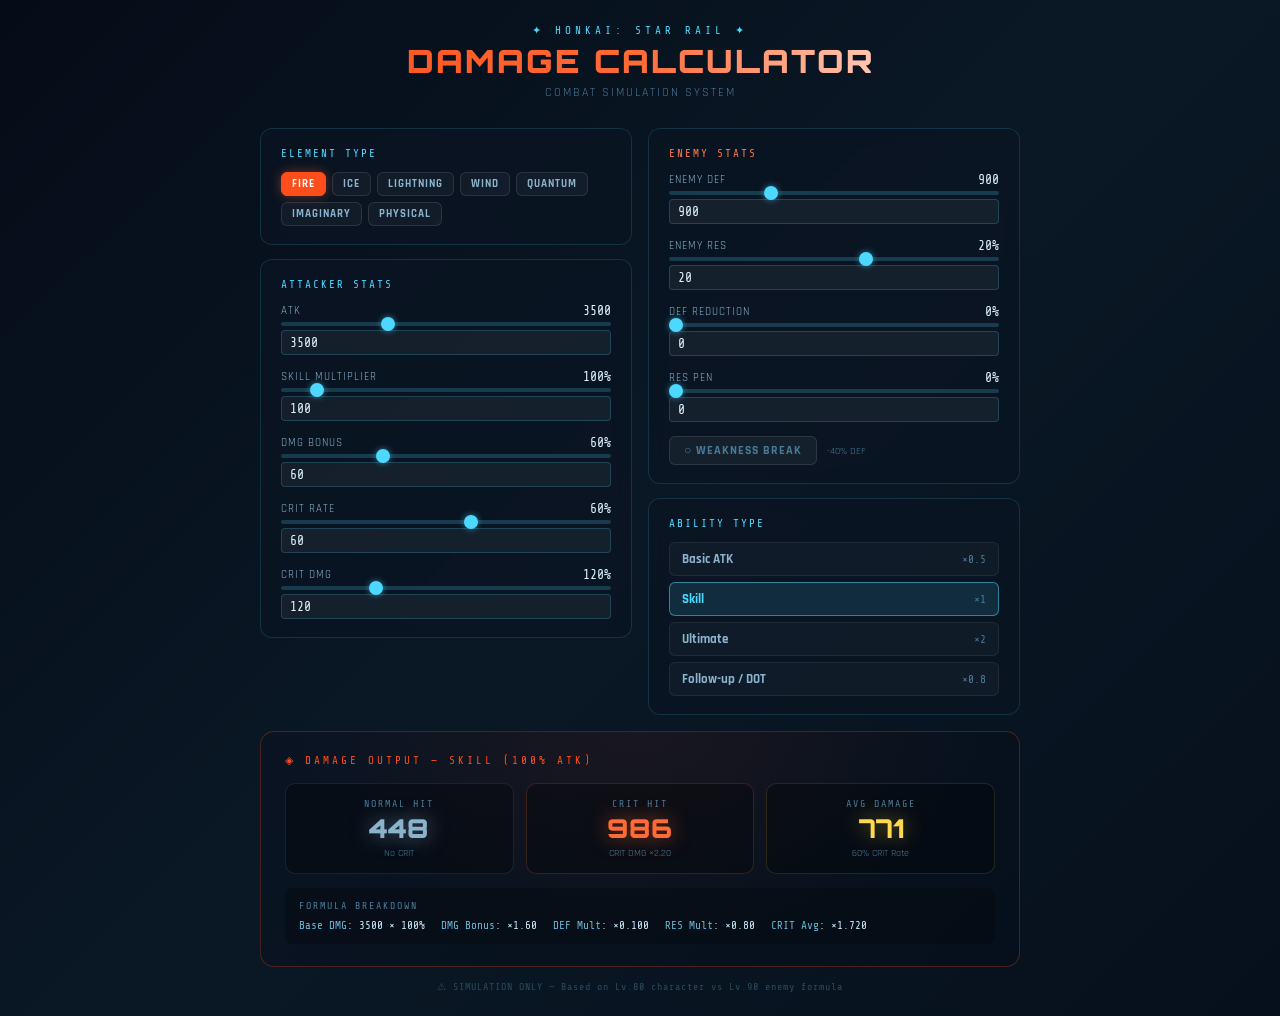
==== commit ee2f0a76: "Rename hsr-damage-calc.html to index.html" ====
--- a/index.html
+++ b/index.html
@@ -1,321 +1,539 @@
 <!DOCTYPE html>
 <html lang="th">
 <head>
-  <meta charset="UTF-8" />
-  <meta name="viewport" content="width=device-width, initial-scale=1" />
-  <title>คำนวณดาเมจ Honkai: Star Rail</title>
-  <style>
-    :root {
-      --bg: #0f1115;
-      --card: #151821;
-      --text: #e6e9f0;
-      --muted: #9aa3b2;
-      --accent: #7cd1f9;
-      --accent2: #a6e3a1;
-      --danger: #f38ba8;
-    }
-    body {
-      background: var(--bg);
-      color: var(--text);
-      font-family: "Inter", system-ui, -apple-system, Segoe UI, Roboto, Arial, sans-serif;
-      margin: 0;
-    }
-
-    header {
-      padding: 20px;
-      border-bottom: 1px solid #232636;
-      background: linear-gradient(180deg, #111422, #0f1115);
-      text-align: center;
-    }
-    header h1 {
-      margin: 0;
-      font-size: 22px;
-      letter-spacing: 0.4px;
-    }
-    header p {
-      margin: 6px 0 0;
-      color: var(--muted);
-      font-size: 14px;
-    }
-
-    .container {
-      max-width: 1100px;
-      margin: 0 auto;
-      padding: 16px;
-      display: grid;
-      grid-template-columns: 1.1fr 1fr;
-      gap: 16px;
-    }
-
-    .card {
-      background: var(--card);
-      border: 1px solid #232636;
-      border-radius: 12px;
-      padding: 16px;
-    }
-
-    h2 {
-      margin: 4px 0 12px;
-      font-size: 18px;
-    }
-
-    .grid {
-      display: grid;
-      grid-template-columns: 1fr 1fr;
-      gap: 12px;
-    }
-
-    label {
-      display: block;
-      font-size: 13px;
-      color: var(--muted);
-      margin-bottom: 6px;
-    }
-
-    input, select {
-      width: 100%;
-      padding: 10px 12px;
-      border-radius: 8px;
-      border: 1px solid #2a2f40;
-      background: #10131b;
-      color: var(--text);
-      font-size: 14px;
-    }
-
-    .row {
-      display: grid;
-      grid-template-columns: 1fr 1fr;
-      gap: 12px;
-    }
-
-    .actions {
-      display: flex;
-      gap: 10px;
-      margin-top: 12px;
-    }
-
-    button {
-      flex: 1;
-      padding: 10px 14px;
-      border-radius: 10px;
-      border: 1px solid #2a2f40;
-      background: #111524;
-      color: var(--text);
-      cursor: pointer;
-      font-size: 15px;
-    }
-
-    button.primary {
-      background: #132035;
-      border-color: #1c2a44;
-      color: #cfe8ff;
-    }
-    button.primary:hover {
-      background: #172642;
-    }
-
-    .result {
-      display: grid;
-      grid-template-columns: 1fr 1fr 1fr;
-      gap: 12px;
-      margin-top: 12px;
-    }
-
-    .pill {
-      background: #10131b;
-      border: 1px solid #2a2f40;
-      border-radius: 12px;
-      padding: 12px;
-      text-align: center;
-    }
-    .pill h3 {
-      margin: 0 0 6px;
-      font-size: 14px;
-      color: var(--muted);
-    }
-    .pill .num {
-      font-size: 20px;
-      color: var(--accent2);
-      font-weight: 600;
-    }
-
-    .note {
-      font-size: 12px;
-      color: var(--muted);
-      margin-top: 8px;
-      line-height: 1.5;
-    }
-
-    .tips {
-      font-size: 13px;
-      color: var(--muted);
-      line-height: 1.6;
-    }
-
-    footer {
-      max-width: 1100px;
-      margin: 0 auto;
-      padding: 16px;
-    }
-
-    .badge {
-      display: inline-block;
-      padding: 4px 8px;
-      border: 1px solid #2a2f40;
-      border-radius: 8px;
-      margin-right: 6px;
-      color: #c2caf5;
-      font-size: 12px;
-    }
-
-    .warn {
-      color: var(--danger);
-    }
-
-    /* ===== RESPONSIVE MOBILE ===== */
-    @media (max-width: 900px) {
-      header h1 { font-size: 20px; }
-      header p { font-size: 13px; }
-      .container {
-        grid-template-columns: 1fr;
-        padding: 12px;
-      }
-      .grid, .row, .result {
-        grid-template-columns: 1fr;
-      }
-      .card { padding: 14px; }
-      .actions { flex-direction: column; }
-      button { width: 100%; }
-      .pill .num { font-size: 18px; }
-      footer { padding: 12px; }
-    }
-  </style>
+<meta charset="UTF-8">
+<meta name="viewport" content="width=device-width, initial-scale=1.0">
+<title>HSR Damage Calculator</title>
+<link rel="preconnect" href="https://fonts.googleapis.com">
+<link href="https://fonts.googleapis.com/css2?family=Rajdhani:wght@400;500;600;700&family=Share+Tech+Mono&family=Orbitron:wght@700;900&display=swap" rel="stylesheet">
+<style>
+  *, *::before, *::after { box-sizing: border-box; margin: 0; padding: 0; }
+
+  :root {
+    --el-bg: #ff4d1c;
+    --el-glow: #ff6b35;
+    --el-text: #fff;
+  }
+
+  body {
+    min-height: 100vh;
+    background: linear-gradient(135deg, #050c18 0%, #0a1825 50%, #06101c 100%);
+    font-family: 'Rajdhani', sans-serif;
+    color: #e0f4ff;
+    padding: 24px 16px;
+  }
+
+  input[type=range] {
+    -webkit-appearance: none;
+    height: 4px;
+    border-radius: 2px;
+    background: rgba(77,217,255,0.2);
+    cursor: pointer;
+    width: 100%;
+  }
+  input[type=range]::-webkit-slider-thumb {
+    -webkit-appearance: none;
+    width: 14px; height: 14px;
+    border-radius: 50%;
+    background: #4dd9ff;
+    box-shadow: 0 0 6px #4dd9ff88;
+    cursor: pointer;
+  }
+  input[type=number] {
+    background: rgba(255,255,255,0.05);
+    border: 1px solid rgba(77,217,255,0.2);
+    border-radius: 4px;
+    color: #e0f4ff;
+    padding: 4px 8px;
+    font-size: 13px;
+    font-family: 'Share Tech Mono', monospace;
+    width: 100%;
+    outline: none;
+  }
+  input[type=number]:focus { border-color: rgba(77,217,255,0.5); }
+
+  ::-webkit-scrollbar { width: 4px; }
+  ::-webkit-scrollbar-track { background: #0a1825; }
+  ::-webkit-scrollbar-thumb { background: #1e3a4f; border-radius: 2px; }
+
+  @keyframes pulseGlow {
+    0%, 100% { box-shadow: 0 0 20px var(--el-glow-alpha, #ff6b3544); }
+    50%       { box-shadow: 0 0 40px var(--el-glow-alpha2, #ff6b3588), 0 0 80px var(--el-glow-alpha3, #ff6b3522); }
+  }
+
+  .wrap { max-width: 760px; margin: 0 auto; }
+
+  /* Header */
+  .header { text-align: center; margin-bottom: 28px; }
+  .header-sub { font-size: 11px; letter-spacing: 4px; color: #4dd9ff; margin-bottom: 4px; font-family: 'Share Tech Mono', monospace; }
+  .header-title {
+    font-family: 'Orbitron', sans-serif;
+    font-size: clamp(20px, 5vw, 32px);
+    font-weight: 900;
+    background: linear-gradient(90deg, var(--el-bg), var(--el-glow), #fff);
+    -webkit-background-clip: text;
+    -webkit-text-fill-color: transparent;
+    letter-spacing: 2px;
+  }
+  .header-sys { font-size: 12px; color: #4a7a99; margin-top: 4px; letter-spacing: 2px; }
+
+  /* Grid */
+  .grid2 { display: grid; grid-template-columns: 1fr 1fr; gap: 16px; }
+  @media (max-width: 560px) { .grid2 { grid-template-columns: 1fr; } }
+
+  .col { display: flex; flex-direction: column; gap: 14px; }
+
+  /* Card */
+  .card {
+    background: rgba(10,20,35,0.7);
+    border: 1px solid rgba(77,217,255,0.15);
+    border-radius: 12px;
+    padding: 18px 20px;
+    backdrop-filter: blur(8px);
+  }
+
+  .card-title {
+    font-size: 11px;
+    letter-spacing: 2px;
+    color: #4dd9ff;
+    margin-bottom: 12px;
+    font-family: 'Share Tech Mono', monospace;
+  }
+  .card-title.red { color: #ff7a4d; }
+
+  /* Element buttons */
+  .el-wrap { display: flex; flex-wrap: wrap; gap: 6px; }
+  .el-btn {
+    background: rgba(255,255,255,0.04);
+    color: #8ab4cc;
+    border: 1px solid rgba(255,255,255,0.1);
+    border-radius: 6px;
+    padding: 4px 10px;
+    font-size: 11px;
+    font-family: 'Rajdhani', sans-serif;
+    font-weight: 700;
+    letter-spacing: 1px;
+    cursor: pointer;
+    text-transform: uppercase;
+    transition: all 0.2s;
+  }
+  .el-btn.active {
+    background: var(--el-bg);
+    color: var(--el-text);
+    border-color: var(--el-bg);
+    box-shadow: 0 0 12px var(--el-glow-alpha, #ff6b3566);
+  }
+
+  /* Stat Row */
+  .stat-row { display: flex; flex-direction: column; gap: 4px; margin-bottom: 14px; }
+  .stat-row:last-child { margin-bottom: 0; }
+  .stat-label-row { display: flex; justify-content: space-between; align-items: center; }
+  .stat-label { font-size: 11px; letter-spacing: 1px; color: #8ab4cc; text-transform: uppercase; }
+  .stat-value { font-size: 13px; font-family: 'Share Tech Mono', monospace; color: #e0f4ff; }
+
+  /* Ability buttons */
+  .ability-btn {
+    background: rgba(255,255,255,0.03);
+    border: 1px solid rgba(255,255,255,0.07);
+    border-radius: 6px;
+    padding: 8px 12px;
+    display: flex;
+    justify-content: space-between;
+    align-items: center;
+    cursor: pointer;
+    transition: all 0.2s;
+    width: 100%;
+    margin-bottom: 6px;
+  }
+  .ability-btn:last-child { margin-bottom: 0; }
+  .ability-btn.active {
+    background: rgba(77,217,255,0.12);
+    border-color: rgba(77,217,255,0.5);
+  }
+  .ability-name { color: #8ab4cc; font-family: 'Rajdhani', sans-serif; font-weight: 700; font-size: 13px; }
+  .ability-btn.active .ability-name { color: #4dd9ff; }
+  .ability-mult { color: #4a7a99; font-family: 'Share Tech Mono', monospace; font-size: 11px; }
+
+  /* Weakness break */
+  .break-btn {
+    background: rgba(255,255,255,0.05);
+    border: 1px solid rgba(255,255,255,0.1);
+    border-radius: 6px;
+    padding: 6px 14px;
+    color: #4a7a99;
+    font-size: 12px;
+    font-family: 'Rajdhani', sans-serif;
+    font-weight: 700;
+    letter-spacing: 1px;
+    cursor: pointer;
+    transition: all 0.2s;
+  }
+  .break-btn.active {
+    background: rgba(255,77,28,0.25);
+    border-color: #ff4d1c;
+    color: #ff8a6e;
+    box-shadow: 0 0 12px #ff4d1c44;
+  }
+
+  /* Result panel */
+  .result-panel {
+    margin-top: 16px;
+    background: linear-gradient(135deg, rgba(10,20,35,0.95), rgba(6,16,28,0.95));
+    border: 1px solid rgba(255,77,28,0.27);
+    border-radius: 14px;
+    padding: 22px 24px;
+    animation: pulseGlow 3s ease-in-out infinite;
+    position: relative;
+    overflow: hidden;
+  }
+  .result-deco {
+    position: absolute; top: 0; left: 0; right: 0; bottom: 0;
+    background: radial-gradient(ellipse at 50% 0%, rgba(255,77,28,0.07) 0%, transparent 65%);
+    pointer-events: none;
+  }
+  .result-title {
+    font-size: 11px; letter-spacing: 3px;
+    color: var(--el-bg);
+    margin-bottom: 16px;
+    font-family: 'Share Tech Mono', monospace;
+    position: relative;
+  }
+  .grid3 { display: grid; grid-template-columns: 1fr 1fr 1fr; gap: 12px; position: relative; }
+  @media (max-width: 420px) { .grid3 { grid-template-columns: 1fr; } }
+
+  .dmg-card {
+    background: rgba(0,0,0,0.3);
+    border-radius: 10px;
+    padding: 14px 12px;
+    text-align: center;
+  }
+  .dmg-label { font-size: 10px; color: #4a7a99; letter-spacing: 2px; margin-bottom: 6px; font-family: 'Share Tech Mono', monospace; }
+  .dmg-value {
+    font-family: 'Orbitron', sans-serif;
+    font-size: clamp(18px, 4vw, 26px);
+    font-weight: 900;
+    line-height: 1;
+  }
+  .dmg-sub { font-size: 10px; color: #4a7a99; margin-top: 6px; }
+
+  .breakdown {
+    margin-top: 14px;
+    padding: 12px 14px;
+    background: rgba(0,0,0,0.25);
+    border-radius: 8px;
+    position: relative;
+  }
+  .breakdown-title { font-size: 10px; letter-spacing: 2px; color: #4a7a99; margin-bottom: 8px; font-family: 'Share Tech Mono', monospace; }
+  .breakdown-items { display: flex; flex-wrap: wrap; gap: 4px 16px; font-size: 11px; font-family: 'Share Tech Mono', monospace; }
+  .bk { color: #6ab8d4; }
+  .bv { color: #c8e8f8; }
+
+  .footer { text-align: center; margin-top: 14px; font-size: 10px; color: #2a4a5e; letter-spacing: 1px; font-family: 'Share Tech Mono', monospace; }
+</style>
 </head>
 <body>
-  <header>
-    <h1>คำนวณดาเมจ Honkai: Star Rail</h1>
-    <p>เลือกตัวละคร 5★ ใส่สเตตัส ประเมินดาเมจคร่าวๆ ทั้งแบบคริและเฉลี่ย</p>
-  </header>
-
-  <div class="container">
-    <!-- ส่วนคำนวณหลัก -->
-    <section class="card">
-      <h2>เลือกตัวละคร 5★ และพารามิเตอร์หลัก</h2>
-
-      <div class="row">
-        <div>
-          <label>ตัวละคร 5★</label>
-          <select id="character">
-            <option value="Seele">Seele (Hunt / Quantum)</option>
-            <option value="DanHengIL">Dan Heng • Imbibitor Lunae (Destruction / Imaginary)</option>
-            <option value="Jingliu">Jingliu (Destruction / Ice)</option>
-            <option value="Blade">Blade (Destruction / Wind)</option>
-            <option value="Kafka">Kafka (Nihility / Lightning)</option>
-            <option value="SilverWolf">Silver Wolf (Nihility / Quantum)</option>
-            <option value="Bronya">Bronya (Harmony / Wind)</option>
-            <option value="RuanMei">Ruan Mei (Harmony / Ice)</option>
-            <option value="Sparkle">Sparkle (Harmony / Quantum)</option>
-            <option value="Robin">Robin (Harmony / Physical)</option>
-            <option value="Aventurine">Aventurine (Preservation / Imaginary)</option>
-            <option value="JingYuan">Jing Yuan (Erudition / Lightning)</option>
-            <option value="Topaz">Topaz & Numby (Hunt / Fire)</option>
-            <option value="Clara">Clara (Destruction / Physical)</option>
-            <option value="Huohuo">Huohuo (Abundance / Wind)</option>
-            <option value="Luocha">Luocha (Abundance / Imaginary)</option>
-          </select>
+<div class="wrap">
+
+  <!-- Header -->
+  <div class="header">
+    <div class="header-sub">✦ HONKAI: STAR RAIL ✦</div>
+    <h1 class="header-title" id="headerTitle">DAMAGE CALCULATOR</h1>
+    <div class="header-sys">COMBAT SIMULATION SYSTEM</div>
+  </div>
+
+  <div class="grid2">
+    <!-- LEFT -->
+    <div class="col">
+
+      <!-- Element -->
+      <div class="card">
+        <div class="card-title">ELEMENT TYPE</div>
+        <div class="el-wrap" id="elWrap"></div>
+      </div>
+
+      <!-- Attacker Stats -->
+      <div class="card">
+        <div class="card-title">ATTACKER STATS</div>
+        <div id="attackerStats"></div>
+      </div>
+    </div>
+
+    <!-- RIGHT -->
+    <div class="col">
+
+      <!-- Enemy Stats -->
+      <div class="card">
+        <div class="card-title red">ENEMY STATS</div>
+        <div id="enemyStats"></div>
+        <div style="margin-top:14px;display:flex;align-items:center;gap:10px;">
+          <button class="break-btn" id="breakBtn" onclick="toggleBreak()">○ WEAKNESS BREAK</button>
+          <span style="font-size:10px;color:#4a7a99;">-40% DEF</span>
         </div>
-        <div>
-          <label>ประเภทสเกลของสกิล</label>
-          <select id="scaleType">
-            <option value="ATK">ATK</option>
-            <option value="HP">HP</option>
-            <option value="DEF">DEF</option>
-          </select>
-        </div>
-      </div>
-
-      <div class="grid">
-        <div><label>ค่าสเตตัสพื้นฐาน</label><input id="baseStat" type="number" placeholder="เช่น 3000" /></div>
-        <div><label>ตัวคูณสกิล (%)</label><input id="skillPct" type="number" placeholder="เช่น 240" /></div>
-        <div><label>โบนัสดาเมจ (%)</label><input id="dmgBonusPct" type="number" placeholder="เช่น 60" /></div>
-        <div><label>โอกาสคริติคอล (%)</label><input id="critRatePct" type="number" placeholder="เช่น 50" /></div>
-        <div><label>ความแรงคริติคอล (%)</label><input id="critDmgPct" type="number" placeholder="เช่น 120" /></div>
-        <div><label>เลเวลผู้โจมตี</label><input id="atkLevel" type="number" placeholder="เช่น 80" /></div>
-        <div><label>เลเวลศัตรู</label><input id="defLevel" type="number" placeholder="เช่น 90" /></div>
-        <div><label>ลด DEF ของศัตรู (%)</label><input id="defShredPct" type="number" placeholder="เช่น 20" /></div>
-        <div><label>ทนธาตุศัตรู (%)</label><input id="enemyResPct" type="number" placeholder="เช่น 10" /></div>
-        <div><label>เจาะ RES (%)</label><input id="resPenPct" type="number" placeholder="เช่น 20" /></div>
-        <div><label>ช่องโหว่/เพิ่ม DMG รับ (%)</label><input id="vulnPct" type="number" placeholder="เช่น 15" /></div>
-        <div><label>ตัวคูณพิเศษอื่นๆ</label><input id="extraMult" type="number" placeholder="เช่น 1" step="0.01" /></div>
-      </div>
-
-      <div class="actions">
-        <button class="primary" onclick="calc()">คำนวณดาเมจ</button>
-        <button onclick="resetAll()">ล้างค่า</button>
-      </div>
-
-      <div class="result">
-        <div class="pill"><h3>ไม่คริติคอล</h3><div class="num" id="nonCrit">—</div></div>
-        <div class="pill"><h3>คริติคอล</h3><div class="num" id="crit">—</div></div>
-        <div class="pill"><h3>ค่าเฉลี่ย</h3><div class="num" id="expected">—</div></div>
-      </div>
-
-      <p class="note">
-        ค่านี้เป็นการประมาณ ไม่รวมเงื่อนไขเฉพาะตัวละคร (เช่น สแต็ค, บัฟพิเศษ, Break, DoT)
-      </p>
-    </section>
-
-    <!-- ส่วนอธิบายสูตร -->
-    <section class="card">
-      <h2>สูตรที่ใช้ในการประมาณ</h2>
-      <div class="tips">
-        - ดาเมจดิบ = สเตตัส × ตัวคูณสกิล × (1 + โบนัสดาเมจ)<br/>
-        - ตัวคูณ DEF, RES, ช่องโหว่ รวมตามลำดับ<br/>
-        - ค่าเฉลี่ย = ไม่คริ × (1 - โอกาสคริ) + คริ × (โอกาสคริ)
-      </div>
-    </section>
+      </div>
+
+      <!-- Ability -->
+      <div class="card">
+        <div class="card-title">ABILITY TYPE</div>
+        <div id="abilityWrap"></div>
+      </div>
+    </div>
   </div>
 
-  <footer>
-    <div class="card">
-      <h2>แหล่งอ้างอิง</h2>
-      <ul>
-        <li><a href="https://honkai-star-rail.fandom.com/th/wiki/" target="_blank">Honkai: Star Rail Wiki (TH)</a></li>
-        <li><a href="https://www.online-station.net/mobile-game/905885" target="_blank">Online Station: แนวทางตัวละคร</a></li>
-        <li><a href="https://www.youtube.com/watch?v=AU1KK0LtnOE" target="_blank">YouTube: หลักการคำนวณดาเมจ</a></li>
-      </ul>
+  <!-- Result -->
+  <div class="result-panel" id="resultPanel">
+    <div class="result-deco" id="resultDeco"></div>
+    <div class="result-title" id="resultTitle">◈ DAMAGE OUTPUT</div>
+    <div class="grid3">
+      <div class="dmg-card" style="border:1px solid rgba(138,180,204,0.13)">
+        <div class="dmg-label">NORMAL HIT</div>
+        <div class="dmg-value" id="dmgNormal" style="color:#8ab4cc;text-shadow:0 0 20px #8ab4cc88">—</div>
+        <div class="dmg-sub">No CRIT</div>
+      </div>
+      <div class="dmg-card" id="critCard" style="border:1px solid rgba(255,107,53,0.13)">
+        <div class="dmg-label">CRIT HIT</div>
+        <div class="dmg-value" id="dmgCrit" style="color:#ff6b35;text-shadow:0 0 20px #ff6b3588">—</div>
+        <div class="dmg-sub" id="critSub">CRIT DMG ×—</div>
+      </div>
+      <div class="dmg-card" style="border:1px solid rgba(255,217,77,0.13)">
+        <div class="dmg-label">AVG DAMAGE</div>
+        <div class="dmg-value" id="dmgAvg" style="color:#ffd94d;text-shadow:0 0 20px #ffd94d88">—</div>
+        <div class="dmg-sub" id="avgSub">—% CRIT Rate</div>
+      </div>
     </div>
-  </footer>
-
-  <script>
-    function val(id){const v=parseFloat(document.getElementById(id).value);return isNaN(v)?0:v;}
-    function resetAll(){
-      ["baseStat","skillPct","dmgBonusPct","critRatePct","critDmgPct","atkLevel","defLevel","defShredPct","enemyResPct","resPenPct","vulnPct","extraMult"].forEach(id=>{
-        document.getElementById(id).value="";
+    <div class="breakdown">
+      <div class="breakdown-title">FORMULA BREAKDOWN</div>
+      <div class="breakdown-items" id="breakdown"></div>
+    </div>
+  </div>
+
+  <div class="footer">⚠ SIMULATION ONLY — Based on Lv.80 character vs Lv.90 enemy formula</div>
+</div>
+
+<script>
+const ELEMENTS = {
+  fire:      { bg:"#ff4d1c", glow:"#ff6b35", text:"#fff" },
+  ice:       { bg:"#4dd9ff", glow:"#7ae8ff", text:"#0a1a2e" },
+  lightning: { bg:"#c84dff", glow:"#d97aff", text:"#fff" },
+  wind:      { bg:"#22d48e", glow:"#4dffb8", text:"#0a2018" },
+  quantum:   { bg:"#6655ff", glow:"#8877ff", text:"#fff" },
+  imaginary: { bg:"#ffd94d", glow:"#ffe880", text:"#1a1400" },
+  physical:  { bg:"#c8c8c8", glow:"#e0e0e0", text:"#111" },
+};
+
+const ABILITIES = [
+  { label:"Basic ATK",      mult:0.5,  type:"basic" },
+  { label:"Skill",          mult:1.0,  type:"skill" },
+  { label:"Ultimate",       mult:2.0,  type:"ult"   },
+  { label:"Follow-up / DOT",mult:0.8,  type:"fua"   },
+];
+
+// State
+let state = {
+  element: "fire",
+  atk: 3500, baseMult: 100, dmgBonus: 60,
+  critRate: 60, critDmg: 120,
+  defReduction: 0, resPen: 0,
+  enemyDef: 900, enemyRes: 20,
+  brokenDef: false,
+  ability: ABILITIES[1],
+};
+
+// Attacker stat defs
+const ATTACKER_STATS = [
+  { key:"atk",          label:"ATK",               min:500,  max:10000, step:50,  suffix:""  },
+  { key:"baseMult",     label:"Skill Multiplier",  min:50,   max:600,   step:5,   suffix:"%" },
+  { key:"dmgBonus",     label:"DMG Bonus",         min:0,    max:200,   step:5,   suffix:"%" },
+  { key:"critRate",     label:"CRIT Rate",         min:5,    max:100,   step:1,   suffix:"%" },
+  { key:"critDmg",      label:"CRIT DMG",          min:50,   max:300,   step:5,   suffix:"%" },
+];
+
+const ENEMY_STATS = [
+  { key:"enemyDef",     label:"Enemy DEF",         min:0,    max:3000,  step:50,  suffix:""  },
+  { key:"enemyRes",     label:"Enemy RES",         min:-100, max:100,   step:5,   suffix:"%" },
+  { key:"defReduction", label:"DEF Reduction",     min:0,    max:100,   step:1,   suffix:"%" },
+  { key:"resPen",       label:"RES PEN",           min:0,    max:100,   step:5,   suffix:"%" },
+];
+
+function fmt(n) {
+  if (n >= 1e6) return (n/1e6).toFixed(2)+"M";
+  if (n >= 1e3) return (n/1e3).toFixed(1)+"K";
+  return Math.round(n).toString();
+}
+
+function hexAlpha(hex, a) {
+  // hex like #ff4d1c → rgba
+  const r=parseInt(hex.slice(1,3),16),g=parseInt(hex.slice(3,5),16),b=parseInt(hex.slice(5,7),16);
+  return `rgba(${r},${g},${b},${a})`;
+}
+
+function calcDamage() {
+  const s = state;
+  const totalMult = s.baseMult * s.ability.mult;
+  const finalCR = Math.min(s.critRate/100, 1);
+  const finalCD = s.critDmg/100;
+  const avgCritMult = 1 + finalCR * finalCD;
+  const reducedDef = s.enemyDef * (1-s.defReduction/100) * (s.brokenDef ? 0.6 : 1);
+  const defMult = 100 / (reducedDef + 100);
+  const resMult = Math.max(0, 1-(s.enemyRes-s.resPen)/100);
+  const dmgMult = 1+s.dmgBonus/100;
+  const base = s.atk * (totalMult/100);
+  const normalHit = base * dmgMult * defMult * resMult;
+  const critHit   = normalHit * (1+finalCD);
+  const avgHit    = normalHit * avgCritMult;
+  return { normalHit, critHit, avgHit, totalMult, defMult, resMult, dmgMult, avgCritMult };
+}
+
+function updateTheme() {
+  const col = ELEMENTS[state.element];
+  document.documentElement.style.setProperty('--el-bg',   col.bg);
+  document.documentElement.style.setProperty('--el-glow', col.glow);
+  document.documentElement.style.setProperty('--el-text', col.text);
+  document.documentElement.style.setProperty('--el-glow-alpha',  hexAlpha(col.glow, 0.27));
+  document.documentElement.style.setProperty('--el-glow-alpha2', hexAlpha(col.glow, 0.53));
+  document.documentElement.style.setProperty('--el-glow-alpha3', hexAlpha(col.glow, 0.13));
+
+  document.getElementById('headerTitle').style.background = `linear-gradient(90deg,${col.bg},${col.glow},#fff)`;
+  document.getElementById('headerTitle').style.webkitBackgroundClip = 'text';
+  document.getElementById('headerTitle').style.webkitTextFillColor = 'transparent';
+
+  const rp = document.getElementById('resultPanel');
+  rp.style.borderColor = hexAlpha(col.bg, 0.27);
+  document.getElementById('resultDeco').style.background =
+    `radial-gradient(ellipse at 50% 0%, ${hexAlpha(col.bg,0.07)} 0%, transparent 65%)`;
+  document.getElementById('critCard').style.borderColor = hexAlpha(col.glow, 0.2);
+  document.getElementById('dmgCrit').style.color = col.glow;
+  document.getElementById('dmgCrit').style.textShadow = `0 0 20px ${hexAlpha(col.glow,0.53)}`;
+}
+
+function updateResults() {
+  const r = calcDamage();
+  const s = state;
+  const col = ELEMENTS[s.element];
+
+  document.getElementById('dmgNormal').textContent = fmt(r.normalHit);
+  document.getElementById('dmgCrit').textContent   = fmt(r.critHit);
+  document.getElementById('dmgAvg').textContent    = fmt(r.avgHit);
+  document.getElementById('critSub').textContent   = `CRIT DMG ×${(1+s.critDmg/100).toFixed(2)}`;
+  document.getElementById('avgSub').textContent    = `${s.critRate}% CRIT Rate`;
+  document.getElementById('resultTitle').textContent =
+    `◈ DAMAGE OUTPUT — ${s.ability.label.toUpperCase()} (${r.totalMult.toFixed(0)}% ATK)`;
+  document.getElementById('resultTitle').style.color = col.bg;
+
+  const bd = document.getElementById('breakdown');
+  const items = [
+    { k:"Base DMG",  v:`${s.atk} × ${r.totalMult.toFixed(0)}%` },
+    { k:"DMG Bonus", v:`×${r.dmgMult.toFixed(2)}` },
+    { k:"DEF Mult",  v:`×${r.defMult.toFixed(3)}` },
+    { k:"RES Mult",  v:`×${r.resMult.toFixed(2)}` },
+    { k:"CRIT Avg",  v:`×${r.avgCritMult.toFixed(3)}` },
+  ];
+  bd.innerHTML = items.map(i=>`<span><span class="bk">${i.k}</span>: <span class="bv">${i.v}</span></span>`).join('');
+}
+
+function makeStatRow(def) {
+  const div = document.createElement('div');
+  div.className = 'stat-row';
+  div.innerHTML = `
+    <div class="stat-label-row">
+      <span class="stat-label" id="lbl_${def.key}">${def.label}</span>
+      <span class="stat-value" id="val_${def.key}">${state[def.key]}${def.suffix}</span>
+    </div>
+    <input type="range" id="range_${def.key}" min="${def.min}" max="${def.max}" step="${def.step}" value="${state[def.key]}">
+    <input type="number" id="num_${def.key}" min="${def.min}" max="${def.max}" step="${def.step}" value="${state[def.key]}">
+  `;
+  return div;
+}
+
+function bindStat(def) {
+  const rng = document.getElementById('range_'+def.key);
+  const num = document.getElementById('num_'+def.key);
+  const val = document.getElementById('val_'+def.key);
+  const update = v => {
+    state[def.key] = v;
+    rng.value = v; num.value = v;
+    val.textContent = v + def.suffix;
+    updateResults();
+  };
+  rng.addEventListener('input', ()=>update(Number(rng.value)));
+  num.addEventListener('input', ()=>update(Number(num.value)));
+}
+
+function buildUI() {
+  // Element buttons
+  const elWrap = document.getElementById('elWrap');
+  Object.entries(ELEMENTS).forEach(([el, col]) => {
+    const btn = document.createElement('button');
+    btn.className = 'el-btn' + (el===state.element?' active':'');
+    btn.dataset.el = el;
+    btn.textContent = el;
+    btn.addEventListener('click', ()=>{
+      state.element = el;
+      // Update label
+      const aStat = ATTACKER_STATS.find(s=>s.key==='dmgBonus');
+      const capEl = el.charAt(0).toUpperCase()+el.slice(1);
+      document.getElementById('lbl_dmgBonus').textContent = capEl+' DMG Bonus';
+      document.getElementById('lbl_enemyRes').textContent = 'Enemy '+el.toUpperCase()+' RES';
+      document.querySelectorAll('.el-btn').forEach(b=>{
+        const c = ELEMENTS[b.dataset.el];
+        b.classList.toggle('active', b.dataset.el===el);
+        if (b.dataset.el===el) {
+          b.style.background = c.bg;
+          b.style.color = c.text;
+          b.style.borderColor = c.bg;
+          b.style.boxShadow = `0 0 12px ${hexAlpha(c.glow,0.4)}`;
+        } else {
+          b.style.background=''; b.style.color=''; b.style.borderColor=''; b.style.boxShadow='';
+        }
       });
-      ["nonCrit","crit","expected"].forEach(id=>{document.getElementById(id).textContent="—";});
+      updateTheme();
+      updateResults();
+    });
+    // Set initial style for active
+    if (el===state.element) {
+      btn.style.background = col.bg;
+      btn.style.color = col.text;
+      btn.style.borderColor = col.bg;
+      btn.style.boxShadow = `0 0 12px ${hexAlpha(col.glow,0.4)}`;
     }
-    function clamp(x,min,max){return Math.max(min,Math.min(max,x));}
-    function fmt(n){if(!isFinite(n)||isNaN(n))return"—";if(n<100000)return Math.round(n).toLocaleString();return n.toLocaleString(undefined,{maximumFractionDigits:0});}
-    function calc(){
-      const S=val("baseStat"),M=val("skillPct"),B=val("dmgBonusPct"),Cr=clamp(val("critRatePct"),0,100),Cd=val("critDmgPct"),
-      La=val("atkLevel"),Le=val("defLevel"),Ds=clamp(val("defShredPct"),0,100),Re=clamp(val("enemyResPct"),-100,90),
-      Pr=clamp(val("resPenPct"),0,100),V=val("vulnPct"),E=(val("extraMult")||1);
-
-      const Base=S*(M/100)*(1+B/100);
-      const DEFMult=(La+20)/((La+20)+(Le+20)*(1-Ds/100));
-      const effectiveRes=Math.max(0,(Re-Pr)/100);
-      const RESMult=1-effectiveRes;
-      const VulnMult=1+V/100;
-
-      const NonCrit=Base*DEFMult*RESMult*VulnMult*(E||1);
-      const Crit=NonCrit*(1+Cd/100);
-      const Expected=NonCrit*(1-Cr/100)+Crit*(Cr/100);
-
-      document.getElementById("nonCrit").textContent=fmt(NonCrit);
-      document.getElementById("crit").textContent=fmt(Crit);
-      document.getElementById("expected").textContent=fmt(Expected);
-    }
-  </script>
+    elWrap.appendChild(btn);
+  });
+
+  // Attacker stats
+  const aWrap = document.getElementById('attackerStats');
+  ATTACKER_STATS.forEach(def => { aWrap.appendChild(makeStatRow(def)); bindStat(def); });
+
+  // Enemy stats
+  const eWrap = document.getElementById('enemyStats');
+  ENEMY_STATS.forEach(def => { eWrap.appendChild(makeStatRow(def)); bindStat(def); });
+
+  // Ability
+  const abWrap = document.getElementById('abilityWrap');
+  ABILITIES.forEach(ab => {
+    const btn = document.createElement('button');
+    btn.className = 'ability-btn' + (ab.type===state.ability.type?' active':'');
+    btn.dataset.type = ab.type;
+    btn.innerHTML = `<span class="ability-name">${ab.label}</span><span class="ability-mult">×${ab.mult}</span>`;
+    btn.addEventListener('click', ()=>{
+      state.ability = ab;
+      document.querySelectorAll('.ability-btn').forEach(b=>b.classList.toggle('active', b.dataset.type===ab.type));
+      updateResults();
+    });
+    abWrap.appendChild(btn);
+  });
+
+  updateTheme();
+  updateResults();
+}
+
+function toggleBreak() {
+  state.brokenDef = !state.brokenDef;
+  const btn = document.getElementById('breakBtn');
+  btn.classList.toggle('active', state.brokenDef);
+  btn.textContent = state.brokenDef ? '⚡ WEAKNESS BROKEN' : '○ WEAKNESS BREAK';
+  updateResults();
+}
+
+buildUI();
+</script>
 </body>
 </html>
